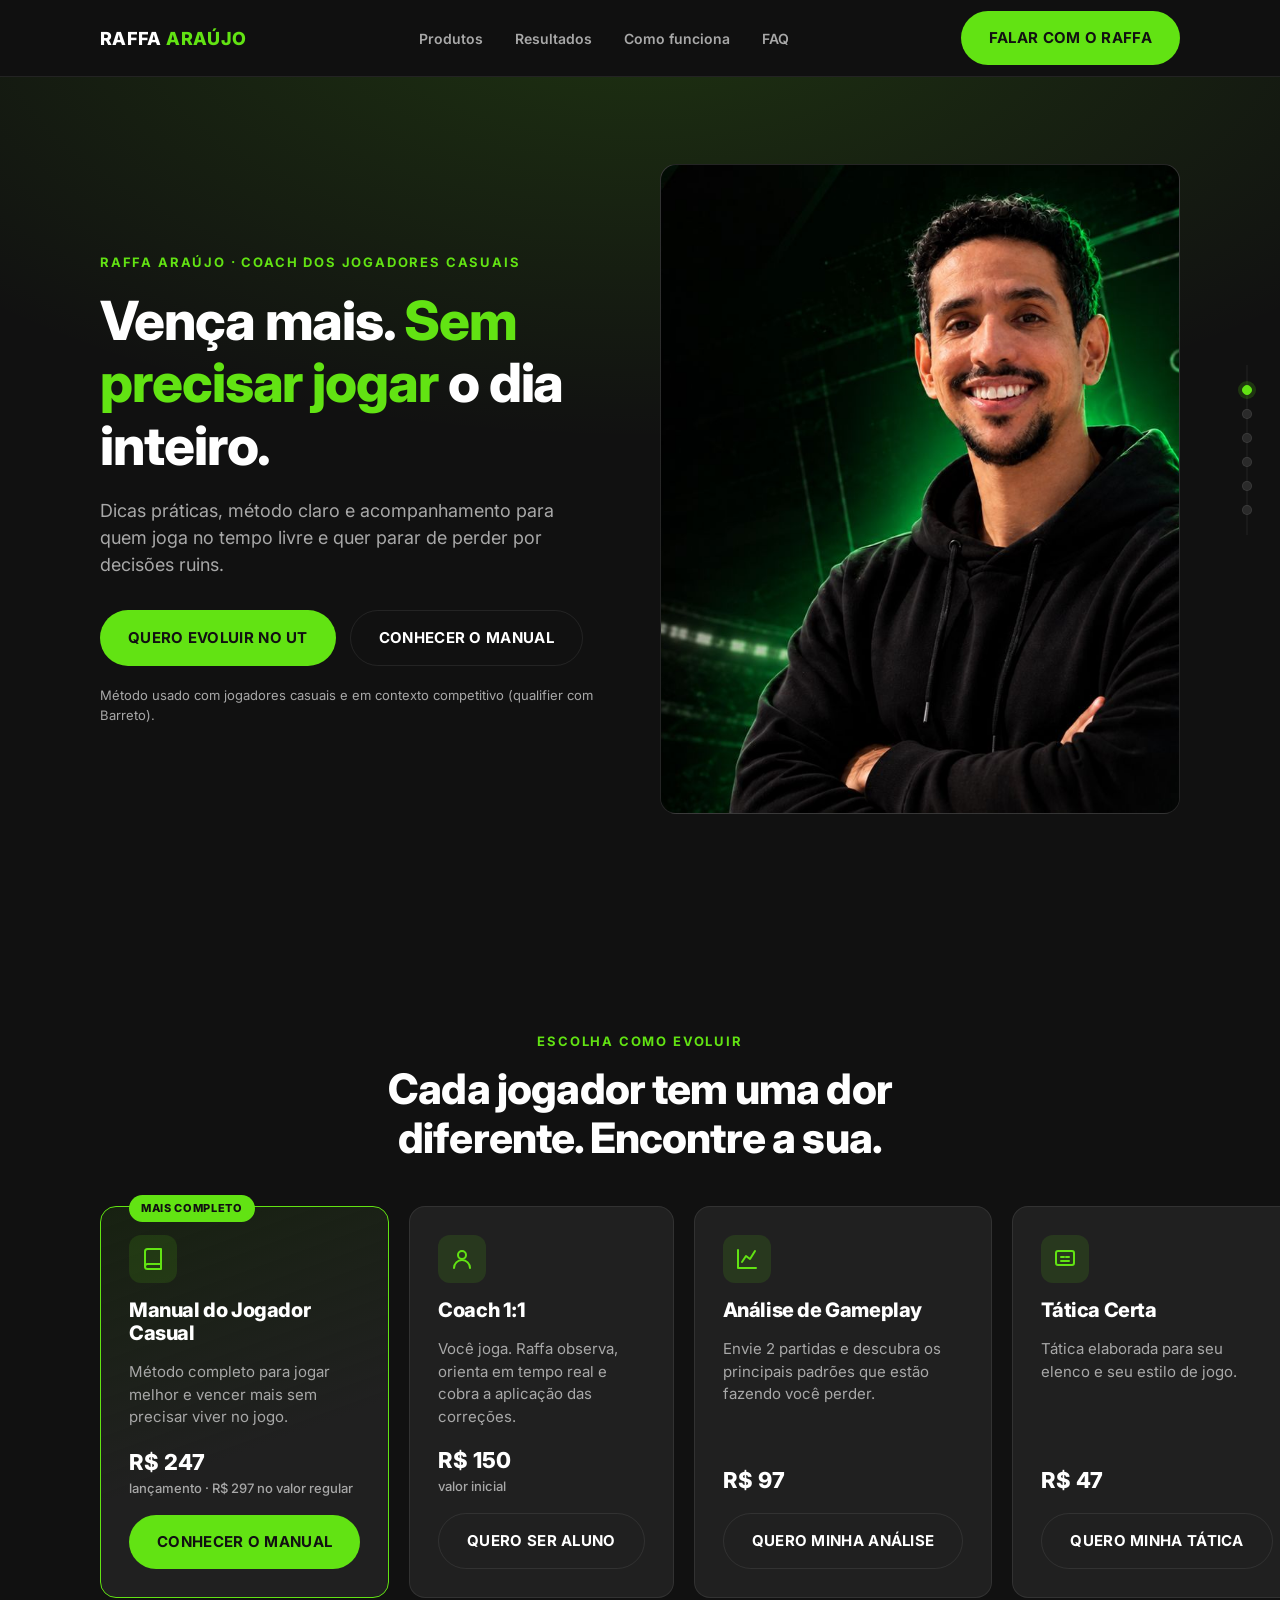
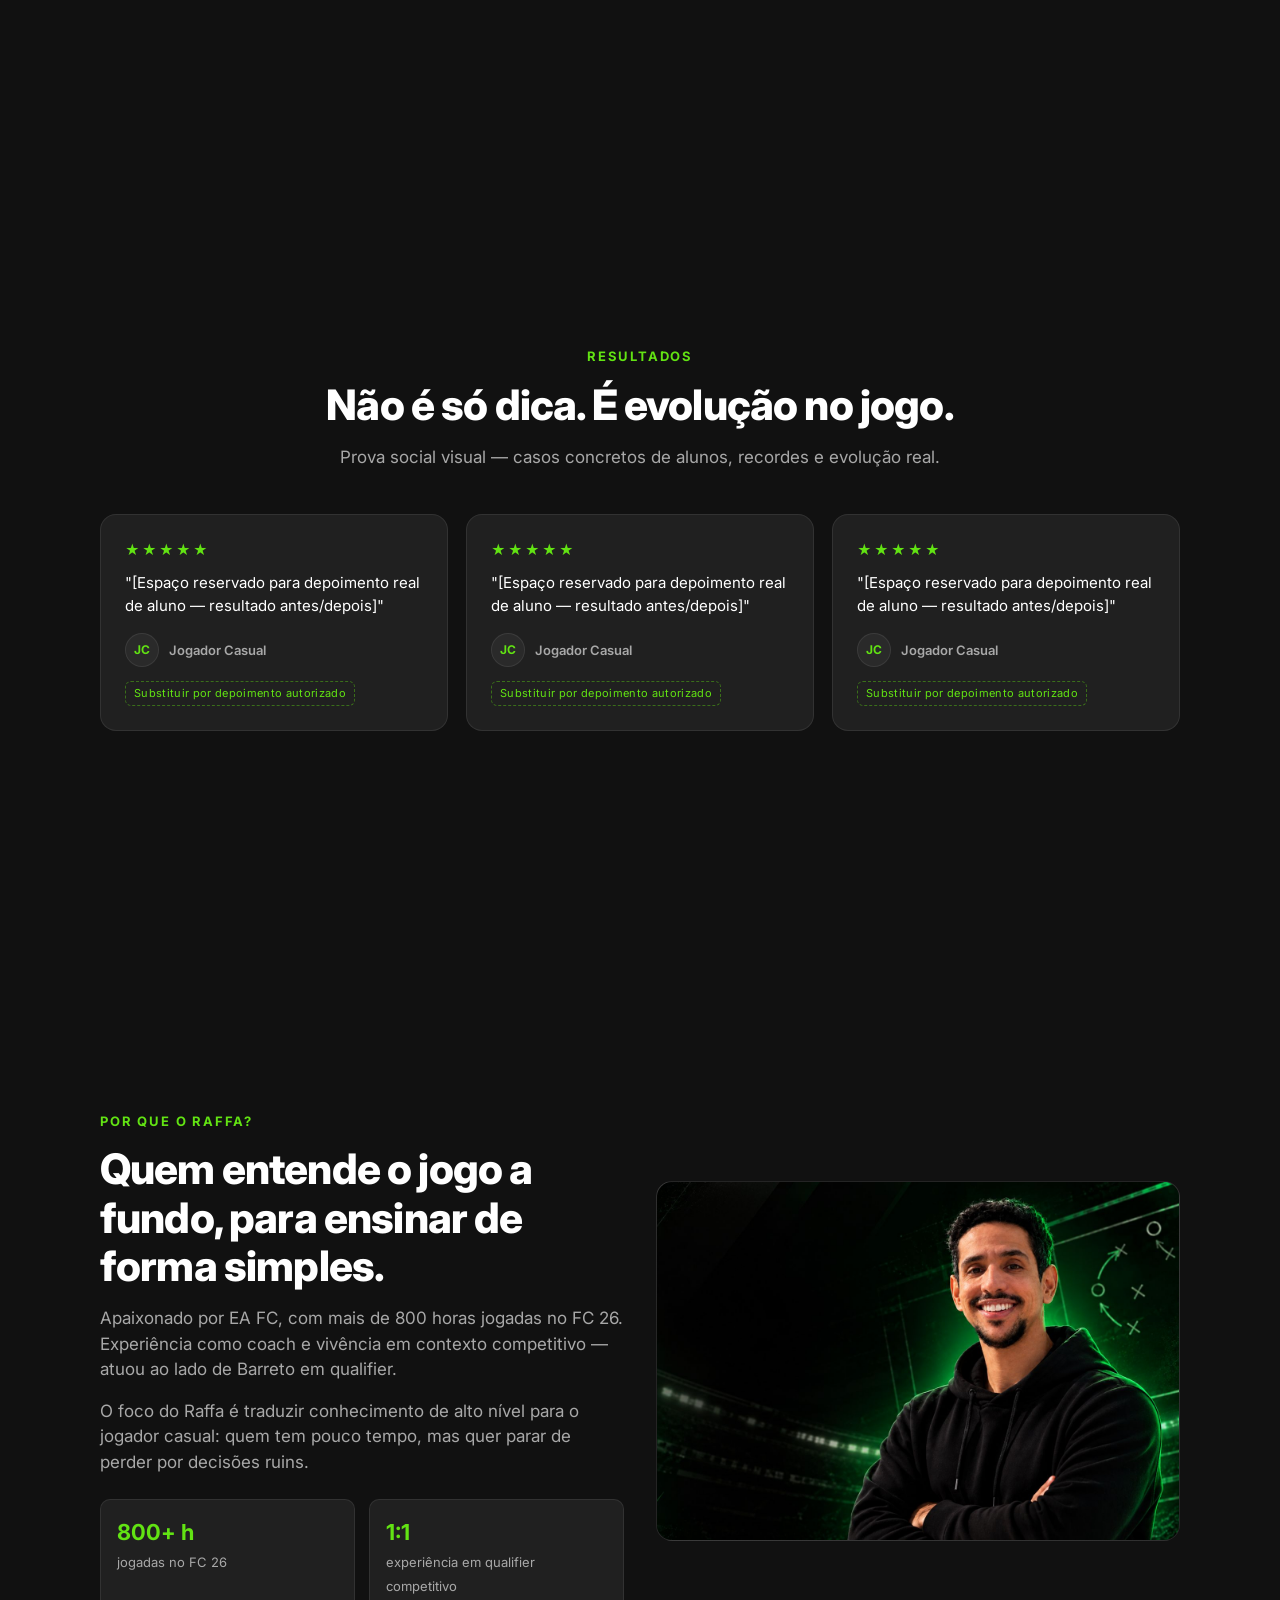
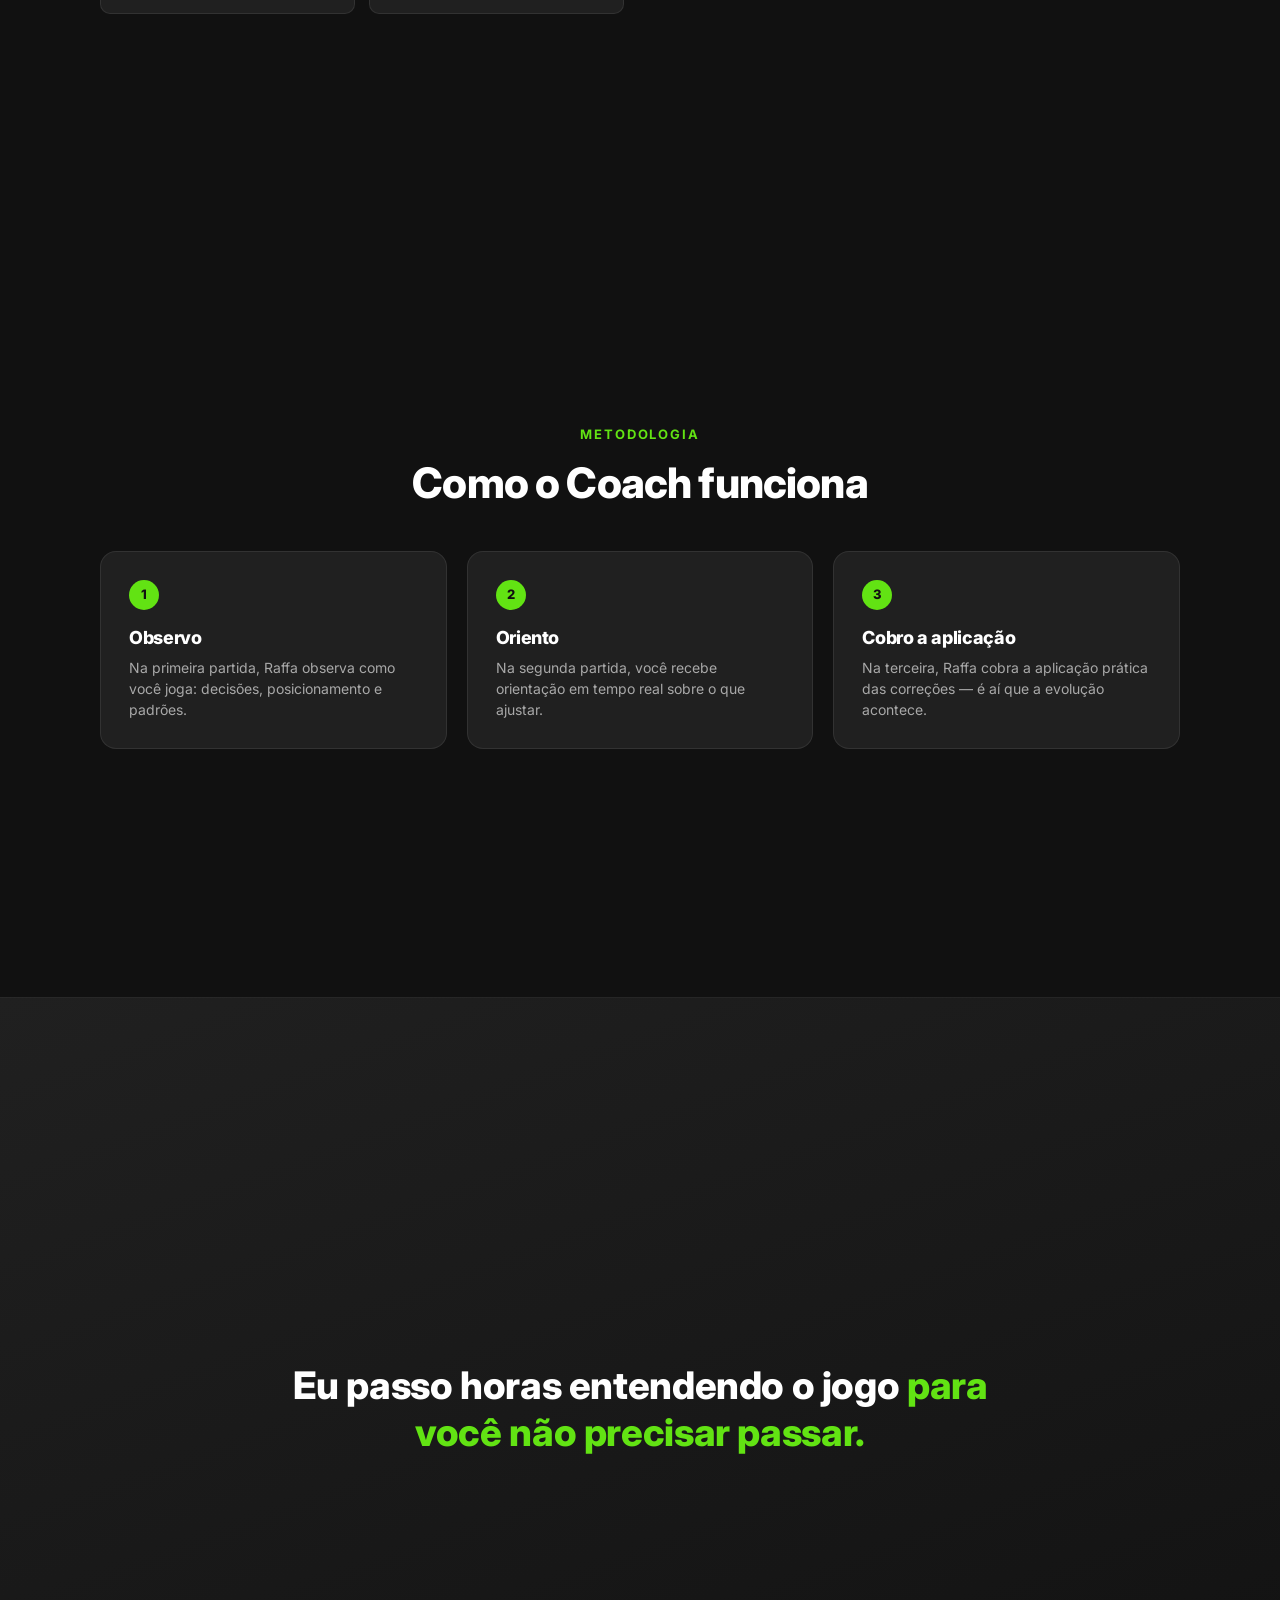
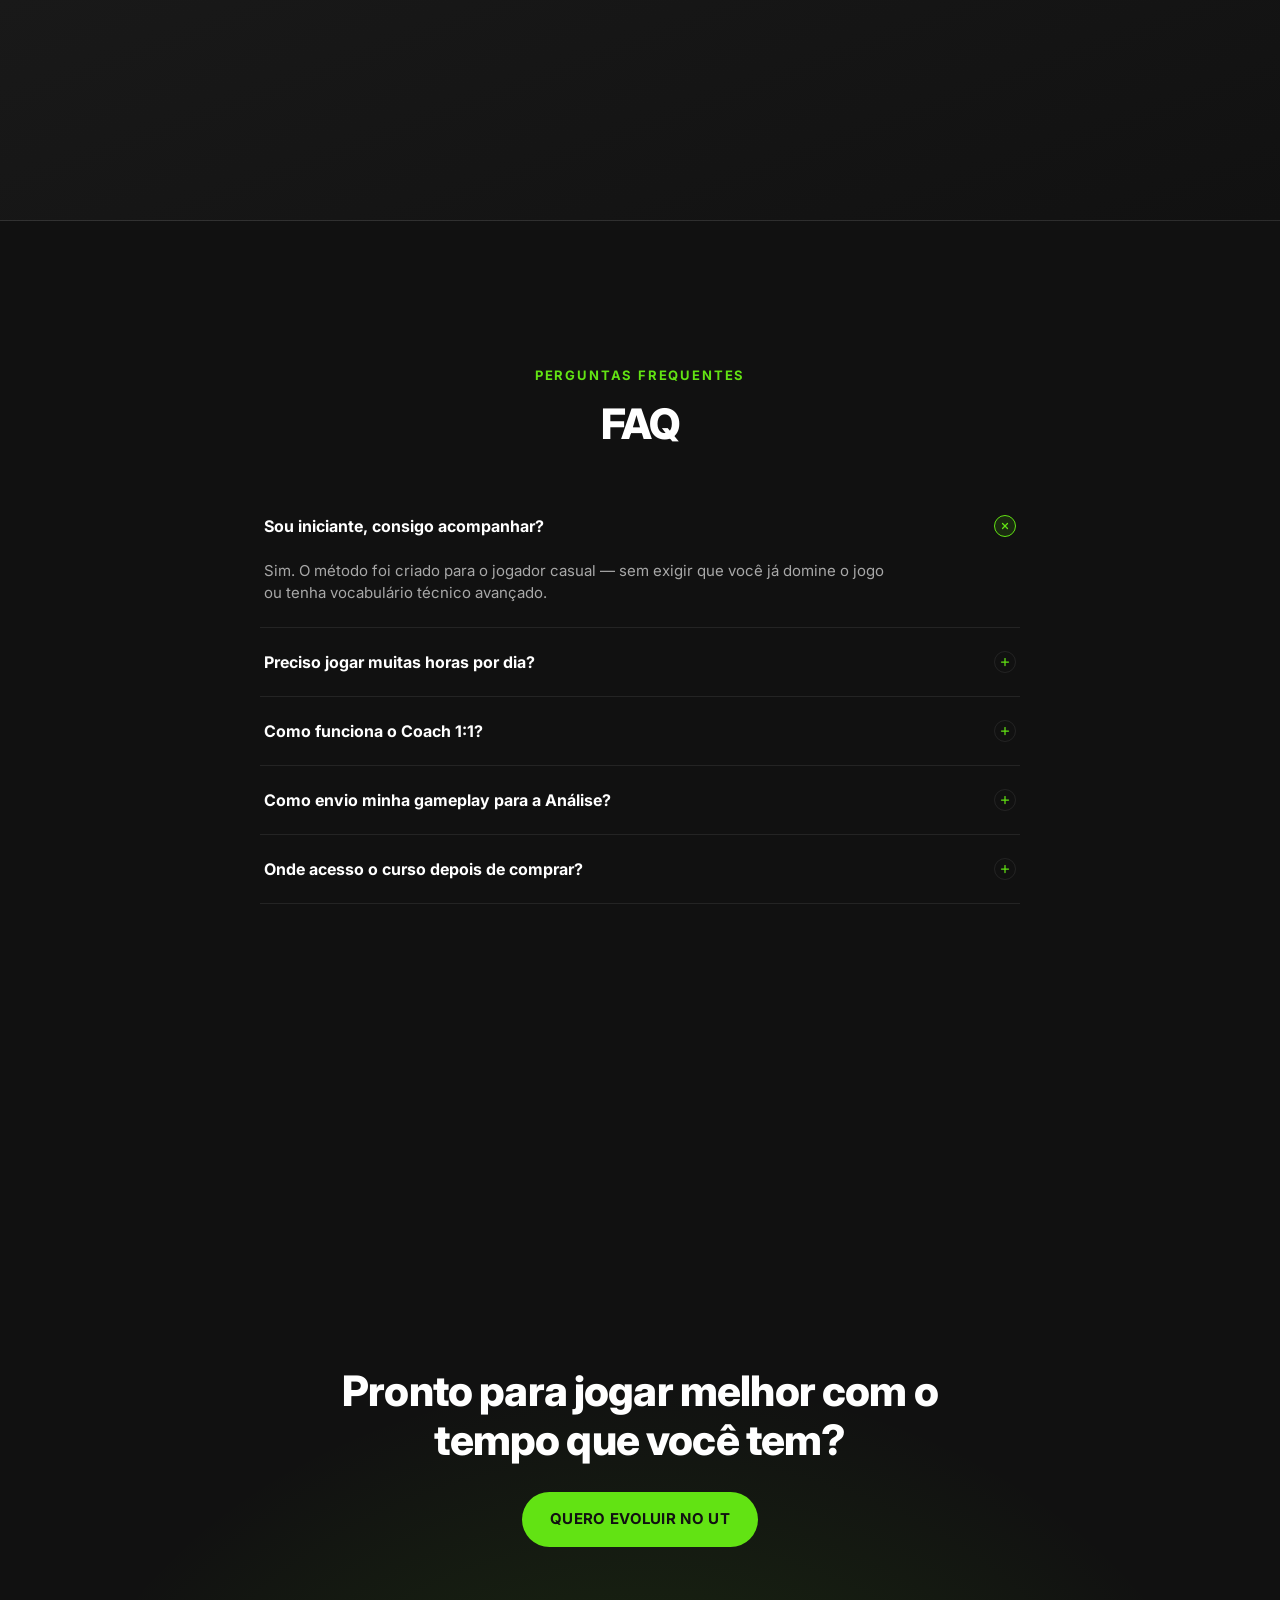
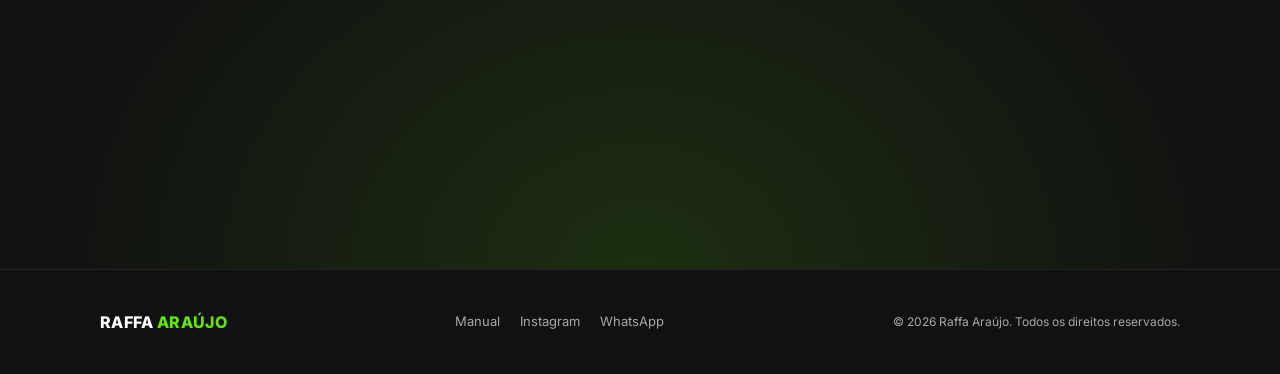
==== index.html @ 7ed1a833 "Site inicial do Raffa Araújo (Coach dos Jogadores Casuais) Home e página /manual em HTML/CSS/JS está" ====
<!doctype html>
<html lang="pt-BR">
<head>
<meta charset="UTF-8">
<meta name="viewport" content="width=device-width, initial-scale=1.0">
<title>Raffa Araújo | Coach dos Jogadores Casuais — EA FC</title>
<meta name="description" content="Vença mais no EA FC sem precisar jogar o dia inteiro. Manual do Jogador Casual, Coach 1:1, Análise de Gameplay e Tática Certa com Raffa Araújo.">

<!-- Open Graph -->
<meta property="og:type" content="website">
<meta property="og:title" content="Raffa Araújo | Coach dos Jogadores Casuais">
<meta property="og:description" content="Vença mais no EA FC sem precisar jogar o dia inteiro.">
<meta property="og:image" content="assets/og-image.jpg">
<meta property="og:url" content="https://raffaaraujo.com.br">
<meta property="og:locale" content="pt_BR">

<link rel="icon" type="image/svg+xml" href="assets/favicon.svg">
<link rel="preconnect" href="https://fonts.googleapis.com">
<link rel="preconnect" href="https://fonts.gstatic.com" crossorigin>
<link href="https://fonts.googleapis.com/css2?family=Inter:wght@400;500;600;700;800&display=swap" rel="stylesheet">
<link rel="stylesheet" href="css/variables.css">
<link rel="stylesheet" href="css/base.css">
<link rel="stylesheet" href="css/header.css">
<link rel="stylesheet" href="css/page-nav.css">
<link rel="stylesheet" href="css/components.css">
<link rel="stylesheet" href="css/home.css">
<link rel="stylesheet" href="css/responsive.css">

<!--
  TODO (Raffa/dev): Google Analytics 4
  Descomentar e inserir o Measurement ID assim que a conta estiver criada.

  <script async src="https://www.googletagmanager.com/gtag/js?id=G-XXXXXXXXXX"></script>
  <script>
    window.dataLayer = window.dataLayer || [];
    function gtag(){dataLayer.push(arguments);}
    gtag('js', new Date());
    gtag('config', 'G-XXXXXXXXXX');
  </script>
-->

<!--
  TODO (Raffa/dev): Meta Pixel
  Descomentar e inserir o Pixel ID assim que houver acesso à conta de anúncios.

  <script>
    !function(f,b,e,v,n,t,s)
    {if(f.fbq)return;n=f.fbq=function(){n.callMethod?
    n.callMethod.apply(n,arguments):n.queue.push(arguments)};
    if(!f._fbq)f._fbq=n;n.push=n;n.loaded=!0;n.version='2.0';
    n.queue=[];t=b.createElement(e);t.async=!0;
    t.src=v;s=b.getElementsByTagName(e)[0];
    s.parentNode.insertBefore(t,s)}(window, document,'script',
    'https://connect.facebook.net/en_US/fbevents.js');
    fbq('init', 'SEU_PIXEL_ID');
    fbq('track', 'PageView');
  </script>
  <noscript><img height="1" width="1" style="display:none"
    src="https://www.facebook.com/tr?id=SEU_PIXEL_ID&ev=PageView&noscript=1"
  /></noscript>
-->
</head>
<body>

<header class="site-header">
  <div class="container">
    <a href="index.html" class="logo">RAFFA <span>ARAÚJO</span></a>
    <nav class="nav-links">
      <a href="#produtos">Produtos</a>
      <a href="#resultados">Resultados</a>
      <a href="#como-funciona">Como funciona</a>
      <a href="#faq">FAQ</a>
    </nav>
    <a class="btn btn-primary header-cta" href="#" data-whatsapp="coach" data-track-link="clique_header_whatsapp">Falar com o Raffa</a>
    <button class="nav-toggle" aria-label="Abrir menu" aria-expanded="false">
      <svg viewBox="0 0 24 24" fill="none" stroke-width="2" stroke-linecap="round"><line x1="3" y1="6" x2="21" y2="6"/><line x1="3" y1="12" x2="21" y2="12"/><line x1="3" y1="18" x2="21" y2="18"/></svg>
    </button>
  </div>
  <div class="mobile-menu">
    <a href="#produtos">Produtos</a>
    <a href="#resultados">Resultados</a>
    <a href="#como-funciona">Como funciona</a>
    <a href="#faq">FAQ</a>
    <a class="btn btn-primary btn-block" href="#" data-whatsapp="coach">Falar com o Raffa</a>
  </div>
</header>

<nav class="page-navigation" aria-label="Navegação por seção">
  <a href="#hero" data-label="Início" class="active"></a>
  <a href="#produtos" data-label="Produtos"></a>
  <a href="#resultados" data-label="Resultados"></a>
  <a href="#sobre" data-label="Por que o Raffa"></a>
  <a href="#como-funciona" data-label="Como funciona"></a>
  <a href="#faq" data-label="FAQ"></a>
</nav>

<!-- 1. HERO -->
<section class="hero" id="hero">
  <div class="container hero-grid">
    <div class="hero-copy">
      <div class="hero-eyebrow">Raffa Araújo · Coach dos Jogadores Casuais</div>
      <h1>Vença mais. <span class="hl">Sem precisar jogar</span> o dia inteiro.</h1>
      <p class="hero-sub">Dicas práticas, método claro e acompanhamento para quem joga no tempo livre e quer parar de perder por decisões ruins.</p>
      <div class="hero-actions">
        <a class="btn btn-primary" href="#produtos" data-track-link="clique_hero_cta">Quero evoluir no UT</a>
        <a class="btn btn-outline" href="manual.html">Conhecer o Manual</a>
      </div>
      <p class="hero-note">Método usado com jogadores casuais e em contexto competitivo (qualifier com Barreto).</p>
    </div>
    <div class="hero-photo">
      <img src="assets/1.jpeg" alt="Raffa Araújo, coach de EA FC">
    </div>
  </div>
</section>

<!-- 2. ESCOLHA COMO EVOLUIR -->
<section id="produtos">
  <div class="container">
    <div class="section-head center">
      <div class="eyebrow">Escolha como evoluir</div>
      <h2>Cada jogador tem uma dor diferente. Encontre a sua.</h2>
    </div>
    <div class="products-grid">

      <div class="product-card featured">
        <div class="product-icon">
          <svg viewBox="0 0 24 24" fill="none" stroke-width="2" stroke-linecap="round" stroke-linejoin="round"><path d="M4 19.5A2.5 2.5 0 0 1 6.5 17H20"/><path d="M6.5 2H20v20H6.5A2.5 2.5 0 0 1 4 19.5v-15A2.5 2.5 0 0 1 6.5 2z"/></svg>
        </div>
        <h3>Manual do Jogador Casual</h3>
        <p class="desc">Método completo para jogar melhor e vencer mais sem precisar viver no jogo.</p>
        <div class="product-price">R$ 247 <small>lançamento · R$ 297 no valor regular</small></div>
        <a class="btn btn-primary btn-block" href="manual.html" data-track-link="clique_manual">Conhecer o Manual</a>
      </div>

      <div class="product-card">
        <div class="product-icon">
          <svg viewBox="0 0 24 24" fill="none" stroke-width="2" stroke-linecap="round" stroke-linejoin="round"><circle cx="12" cy="8" r="4"/><path d="M4 21c0-4.4 3.6-8 8-8s8 3.6 8 8"/></svg>
        </div>
        <h3>Coach 1:1</h3>
        <p class="desc">Você joga. Raffa observa, orienta em tempo real e cobra a aplicação das correções.</p>
        <div class="product-price">R$ 150 <small>valor inicial</small></div>
        <a class="btn btn-outline btn-block" href="#" data-whatsapp="coach">Quero ser aluno</a>
      </div>

      <div class="product-card">
        <div class="product-icon">
          <svg viewBox="0 0 24 24" fill="none" stroke-width="2" stroke-linecap="round" stroke-linejoin="round"><path d="M3 3v18h18"/><path d="M7 15l4-6 4 3 5-8"/></svg>
        </div>
        <h3>Análise de Gameplay</h3>
        <p class="desc">Envie 2 partidas e descubra os principais padrões que estão fazendo você perder.</p>
        <div class="product-price">R$ 97</div>
        <a class="btn btn-outline btn-block" href="#" data-whatsapp="analise">Quero minha análise</a>
      </div>

      <div class="product-card">
        <div class="product-icon">
          <svg viewBox="0 0 24 24" fill="none" stroke-width="2" stroke-linecap="round" stroke-linejoin="round"><rect x="3" y="4" width="18" height="14" rx="2"/><path d="M8 10h3M8 14h8M13 10h3"/></svg>
        </div>
        <h3>Tática Certa</h3>
        <p class="desc">Tática elaborada para seu elenco e seu estilo de jogo.</p>
        <div class="product-price">R$ 47</div>
        <a class="btn btn-outline btn-block" href="#" data-whatsapp="tatica">Quero minha tática</a>
      </div>

    </div>
  </div>
</section>

<!-- 3. RESULTADOS -->
<section id="resultados">
  <div class="container">
    <div class="section-head center">
      <div class="eyebrow">Resultados</div>
      <h2>Não é só dica. É evolução no jogo.</h2>
      <p>Prova social visual — casos concretos de alunos, recordes e evolução real.</p>
    </div>
    <div class="results-grid">

      <div class="result-card">
        <div class="stars">★★★★★</div>
        <p class="quote">"[Espaço reservado para depoimento real de aluno — resultado antes/depois]"</p>
        <div class="who">
          <div class="dot">JC</div>
          <span>Jogador Casual</span>
        </div>
        <span class="placeholder-flag">Substituir por depoimento autorizado</span>
      </div>

      <div class="result-card">
        <div class="stars">★★★★★</div>
        <p class="quote">"[Espaço reservado para depoimento real de aluno — resultado antes/depois]"</p>
        <div class="who">
          <div class="dot">JC</div>
          <span>Jogador Casual</span>
        </div>
        <span class="placeholder-flag">Substituir por depoimento autorizado</span>
      </div>

      <div class="result-card">
        <div class="stars">★★★★★</div>
        <p class="quote">"[Espaço reservado para depoimento real de aluno — resultado antes/depois]"</p>
        <div class="who">
          <div class="dot">JC</div>
          <span>Jogador Casual</span>
        </div>
        <span class="placeholder-flag">Substituir por depoimento autorizado</span>
      </div>

    </div>
  </div>
</section>

<!-- 4. POR QUE O RAFFA? -->
<section id="sobre">
  <div class="container about-grid">
    <div class="about-photo">
      <img src="assets/1.jpeg" alt="Raffa Araújo, coach de EA FC">
    </div>
    <div class="about-text">
      <div class="eyebrow">Por que o Raffa?</div>
      <h2>Quem entende o jogo a fundo, para ensinar de forma simples.</h2>
      <p>Apaixonado por EA FC, com mais de 800 horas jogadas no FC 26. Experiência como coach e vivência em contexto competitivo — atuou ao lado de Barreto em qualifier.</p>
      <p>O foco do Raffa é traduzir conhecimento de alto nível para o jogador casual: quem tem pouco tempo, mas quer parar de perder por decisões ruins.</p>
      <div class="about-facts">
        <div class="fact"><strong>800+ h</strong><span>jogadas no FC 26</span></div>
        <div class="fact"><strong>1:1</strong><span>experiência em qualifier competitivo</span></div>
      </div>
    </div>
  </div>
</section>

<!-- 5. COMO O COACH FUNCIONA -->
<section id="como-funciona">
  <div class="container">
    <div class="section-head center">
      <div class="eyebrow">Metodologia</div>
      <h2>Como o Coach funciona</h2>
    </div>
    <div class="method-grid">
      <div class="method-step">
        <div class="num">1</div>
        <h3>Observo</h3>
        <p>Na primeira partida, Raffa observa como você joga: decisões, posicionamento e padrões.</p>
      </div>
      <div class="method-step">
        <div class="num">2</div>
        <h3>Oriento</h3>
        <p>Na segunda partida, você recebe orientação em tempo real sobre o que ajustar.</p>
      </div>
      <div class="method-step">
        <div class="num">3</div>
        <h3>Cobro a aplicação</h3>
        <p>Na terceira, Raffa cobra a aplicação prática das correções — é aí que a evolução acontece.</p>
      </div>
    </div>
  </div>
</section>

<!-- 6. FRASE DE POSICIONAMENTO -->
<section class="quote-block">
  <div class="container">
    <blockquote>Eu passo horas entendendo o jogo <span class="hl">para você não precisar passar.</span></blockquote>
  </div>
</section>

<!-- 7. FAQ -->
<section id="faq">
  <div class="container">
    <div class="section-head center">
      <div class="eyebrow">Perguntas frequentes</div>
      <h2>FAQ</h2>
    </div>
    <div class="faq-list">
      <details class="faq-item" open>
        <summary>Sou iniciante, consigo acompanhar?<span class="plus"><svg viewBox="0 0 24 24" fill="none" stroke="currentColor" stroke-width="2.5" stroke-linecap="round"><line x1="12" y1="5" x2="12" y2="19"/><line x1="5" y1="12" x2="19" y2="12"/></svg></span></summary>
        <div class="faq-answer">Sim. O método foi criado para o jogador casual — sem exigir que você já domine o jogo ou tenha vocabulário técnico avançado.</div>
      </details>
      <details class="faq-item">
        <summary>Preciso jogar muitas horas por dia?<span class="plus"><svg viewBox="0 0 24 24" fill="none" stroke="currentColor" stroke-width="2.5" stroke-linecap="round"><line x1="12" y1="5" x2="12" y2="19"/><line x1="5" y1="12" x2="19" y2="12"/></svg></span></summary>
        <div class="faq-answer">Não. A proposta é justamente o oposto: vencer mais com o tempo que você já tem disponível, sem precisar viver no jogo.</div>
      </details>
      <details class="faq-item">
        <summary>Como funciona o Coach 1:1?<span class="plus"><svg viewBox="0 0 24 24" fill="none" stroke="currentColor" stroke-width="2.5" stroke-linecap="round"><line x1="12" y1="5" x2="12" y2="19"/><line x1="5" y1="12" x2="19" y2="12"/></svg></span></summary>
        <div class="faq-answer">Você joga enquanto o Raffa observa, orienta em tempo real e cobra a aplicação das correções nas partidas seguintes.</div>
      </details>
      <details class="faq-item">
        <summary>Como envio minha gameplay para a Análise?<span class="plus"><svg viewBox="0 0 24 24" fill="none" stroke="currentColor" stroke-width="2.5" stroke-linecap="round"><line x1="12" y1="5" x2="12" y2="19"/><line x1="5" y1="12" x2="19" y2="12"/></svg></span></summary>
        <div class="faq-answer">Após confirmar o serviço pelo WhatsApp, o Raffa te explica exatamente como enviar as 2 partidas para análise.</div>
      </details>
      <details class="faq-item">
        <summary>Onde acesso o curso depois de comprar?<span class="plus"><svg viewBox="0 0 24 24" fill="none" stroke="currentColor" stroke-width="2.5" stroke-linecap="round"><line x1="12" y1="5" x2="12" y2="19"/><line x1="5" y1="12" x2="19" y2="12"/></svg></span></summary>
        <div class="faq-answer">O Manual do Jogador Casual é entregue e hospedado na plataforma Kiwify — você recebe o acesso por e-mail logo após a compra.</div>
      </details>
    </div>
  </div>
</section>

<!-- 8. CTA FINAL -->
<section class="final-cta">
  <div class="container">
    <h2>Pronto para jogar melhor com o tempo que você tem?</h2>
    <a class="btn btn-primary" href="manual.html" data-track-link="clique_cta_final">Quero evoluir no UT</a>
  </div>
</section>

<footer class="site-footer">
  <div class="container footer-grid">
    <a href="index.html" class="logo">RAFFA <span>ARAÚJO</span></a>
    <div class="footer-links">
      <a href="manual.html">Manual</a>
      <a href="https://instagram.com/raffaaraujo_fut" target="_blank" rel="noopener">Instagram</a>
      <a href="#" data-whatsapp="coach">WhatsApp</a>
    </div>
    <div class="footer-copy">&copy; <span data-year></span> Raffa Araújo. Todos os direitos reservados.</div>
  </div>
</footer>

<div class="sticky-cta">
  <a class="btn btn-outline" href="manual.html">Ver Manual</a>
  <a class="btn btn-primary" href="#" data-whatsapp="coach">Falar no WhatsApp</a>
</div>

<script src="js/whatsapp.js"></script>
<script src="js/utm.js"></script>
<script src="js/tracking.js"></script>
<script src="js/cta.js"></script>
<script src="js/mobile-menu.js"></script>
<script src="js/page-nav.js"></script>
<script src="js/main.js"></script>
</body>
</html>
---- css/variables.css ----
/* ============================================
   RAFFA ARAÚJO — Design tokens
   ============================================ */

:root {
  --green: #62E313;
  --green-dark: #4FBE0E;
  --black: #111111;
  --graphite: #202020;
  --graphite-2: #2A2A2A;
  --white: #FFFFFF;
  --muted: #A8A8A8;
  --border: rgba(255, 255, 255, 0.08);

  --font: 'Inter', -apple-system, BlinkMacSystemFont, 'Segoe UI', sans-serif;

  --radius: 16px;
  --radius-sm: 10px;
  --container: 1120px;
  --header-h: 76px;
}
---- css/base.css ----
/* ============================================
   RAFFA ARAÚJO — Base: reset, layout, tipografia, botões
   ============================================ */

* { box-sizing: border-box; margin: 0; padding: 0; }

html { scroll-behavior: smooth; }

body {
  background: var(--black);
  color: var(--white);
  font-family: var(--font);
  line-height: 1.5;
  -webkit-font-smoothing: antialiased;
  overflow-x: hidden;
}

img { max-width: 100%; display: block; }

a { color: inherit; text-decoration: none; }

ul { list-style: none; }

.container {
  width: 100%;
  max-width: var(--container);
  margin: 0 auto;
  padding: 0 20px;
}

section {
  padding: 72px 0;
  position: relative;
  min-height: calc(100vh - var(--header-h));
  display: flex;
  align-items: center;
}
section > .container { width: 100%; }
section[id] { scroll-margin-top: var(--header-h); }

.eyebrow {
  display: inline-block;
  color: var(--green);
  font-weight: 700;
  font-size: 13px;
  letter-spacing: 0.14em;
  text-transform: uppercase;
  margin-bottom: 14px;
}

h1, h2, h3 { font-weight: 800; line-height: 1.15; letter-spacing: -0.02em; }

h2 {
  font-size: clamp(28px, 5vw, 42px);
  margin-bottom: 16px;
}

.section-head { max-width: 640px; margin-bottom: 44px; }
.section-head p { color: var(--muted); font-size: 17px; }
.section-head.center { margin-left: auto; margin-right: auto; text-align: center; }

/* ---------- Buttons ---------- */
.btn {
  display: inline-flex;
  align-items: center;
  justify-content: center;
  gap: 8px;
  padding: 16px 28px;
  border-radius: 999px;
  font-weight: 700;
  font-size: 15px;
  letter-spacing: 0.02em;
  text-transform: uppercase;
  border: none;
  cursor: pointer;
  transition: transform 0.15s ease, box-shadow 0.15s ease, background 0.15s ease;
  white-space: nowrap;
}
.btn-primary {
  background: var(--green);
  color: var(--black);
  box-shadow: 0 0 0 0 rgba(98, 227, 19, 0.4);
}
.btn-primary:hover { background: var(--green-dark); transform: translateY(-2px); }
.btn-outline {
  background: transparent;
  color: var(--white);
  border: 1px solid var(--border);
}
.btn-outline:hover { border-color: var(--green); color: var(--green); }
.btn-block { width: 100%; }

/* ---------- Utility ---------- */
.text-center { text-align: center; }
.mt-32 { margin-top: 32px; }
.hidden { display: none !important; }
---- css/header.css ----
/* ============================================
   RAFFA ARAÚJO — Header, navegação e menu mobile
   ============================================ */

.site-header {
  position: sticky;
  top: 0;
  z-index: 100;
  background: rgba(17, 17, 17, 0.85);
  backdrop-filter: blur(10px);
  border-bottom: 1px solid var(--border);
}
.site-header .container {
  display: flex;
  align-items: center;
  justify-content: space-between;
  height: var(--header-h);
}
.logo {
  font-weight: 800;
  font-size: 18px;
  letter-spacing: 0.02em;
}
.logo span { color: var(--green); }

.nav-links {
  display: none;
  align-items: center;
  gap: 32px;
  font-size: 14px;
  font-weight: 600;
}
.nav-links a { color: var(--muted); transition: color 0.15s ease; }
.nav-links a:hover { color: var(--white); }

.header-cta { display: none; }

.nav-toggle {
  background: none;
  border: 1px solid var(--border);
  border-radius: 8px;
  width: 42px;
  height: 42px;
  display: flex;
  align-items: center;
  justify-content: center;
  cursor: pointer;
}
.nav-toggle span,
.nav-toggle::before,
.nav-toggle::after { display: none; }
.nav-toggle svg { width: 20px; height: 20px; stroke: var(--white); }

.mobile-menu {
  display: none;
  flex-direction: column;
  gap: 4px;
  background: var(--graphite);
  border-bottom: 1px solid var(--border);
  padding: 12px 20px 20px;
}
.mobile-menu.open { display: flex; }
.mobile-menu a {
  padding: 14px 4px;
  border-bottom: 1px solid var(--border);
  font-weight: 600;
  color: var(--white);
}
.mobile-menu a:last-child { border-bottom: none; }
.mobile-menu .btn { margin-top: 12px; }
---- css/page-nav.css ----
/* ============================================
   RAFFA ARAÚJO — Indicador de scroll (pontos fixos, desktop)
   ============================================ */

.page-navigation {
  position: fixed;
  right: 28px;
  top: 50%;
  transform: translateY(-50%);
  z-index: 90;
  display: none;
  flex-direction: column;
  align-items: center;
  gap: 14px;
}
.page-navigation::before {
  content: "";
  position: absolute;
  left: 50%;
  top: -20px;
  bottom: -20px;
  width: 1px;
  background: var(--border);
  transform: translateX(-50%);
  z-index: -1;
}
.page-navigation a {
  position: relative;
  width: 10px;
  height: 10px;
  border-radius: 50%;
  background: var(--graphite-2);
  border: 1px solid var(--border);
  transition: background 0.2s ease, border-color 0.2s ease, transform 0.2s ease;
}
.page-navigation a:hover { border-color: var(--green); transform: scale(1.2); }
.page-navigation a.active {
  background: var(--green);
  border-color: var(--green);
  box-shadow: 0 0 0 4px rgba(98, 227, 19, 0.18);
}
.page-navigation a::after {
  content: attr(data-label);
  position: absolute;
  right: 22px;
  top: 50%;
  transform: translateY(-50%);
  background: var(--graphite);
  border: 1px solid var(--border);
  color: var(--white);
  font-size: 12px;
  font-weight: 600;
  white-space: nowrap;
  padding: 6px 12px;
  border-radius: 999px;
  opacity: 0;
  pointer-events: none;
  transition: opacity 0.15s ease;
}
.page-navigation a:hover::after { opacity: 1; }
---- css/components.css ----
/* ============================================
   RAFFA ARAÚJO — Componentes compartilhados
   (usados na Home e em /manual)
   ============================================ */

/* ---------- Resultados / depoimentos ---------- */
.results-grid {
  display: grid;
  grid-template-columns: 1fr;
  gap: 18px;
}
.result-card {
  background: var(--graphite);
  border: 1px solid var(--border);
  border-radius: var(--radius);
  padding: 24px;
}
.result-card .stars { color: var(--green); font-size: 14px; margin-bottom: 12px; letter-spacing: 2px; }
.result-card p.quote { font-size: 15px; color: var(--white); margin-bottom: 16px; }
.result-card .who { display: flex; align-items: center; gap: 10px; }
.result-card .who .dot {
  width: 34px; height: 34px; border-radius: 50%;
  background: var(--graphite-2); border: 1px solid var(--border);
  display: flex; align-items: center; justify-content: center;
  font-size: 12px; font-weight: 700; color: var(--green);
}
.result-card .who span { font-size: 13px; color: var(--muted); font-weight: 600; }
.placeholder-flag {
  display: inline-block;
  margin-top: 14px;
  font-size: 11px;
  color: var(--green);
  border: 1px dashed rgba(98,227,19,0.4);
  border-radius: 6px;
  padding: 3px 8px;
  letter-spacing: 0.03em;
}

/* ---------- Bio com foto (Home #sobre e /manual #quem-e) ---------- */
.about-grid {
  display: grid;
  gap: 32px;
  align-items: center;
}
.about-photo {
  order: -1;
  aspect-ratio: 16/11;
  border-radius: var(--radius);
  background: linear-gradient(160deg, var(--graphite-2), var(--black) 70%);
  border: 1px solid var(--border);
  position: relative;
  overflow: hidden;
  display: flex;
  align-items: center;
  justify-content: center;
}
.about-photo img {
  width: 100%;
  height: 100%;
  object-fit: cover;
  object-position: 65% 20%;
}
.about-text p { color: var(--muted); font-size: 17px; margin-bottom: 16px; }
.about-facts {
  display: grid;
  grid-template-columns: repeat(2, 1fr);
  gap: 14px;
  margin-top: 24px;
}
.about-facts .fact {
  background: var(--graphite);
  border: 1px solid var(--border);
  border-radius: var(--radius-sm);
  padding: 16px;
}
.about-facts .fact strong { display: block; color: var(--green); font-size: 22px; }
.about-facts .fact span { font-size: 13px; color: var(--muted); }

/* ---------- FAQ ---------- */
.faq-list { max-width: 760px; margin: 0 auto; }
.faq-item {
  border-bottom: 1px solid var(--border);
}
.faq-item summary {
  cursor: pointer;
  list-style: none;
  padding: 22px 4px;
  display: flex;
  align-items: flex-start;
  justify-content: space-between;
  gap: 16px;
  font-weight: 700;
  font-size: 16px;
  line-height: 1.5;
}
.faq-item summary::-webkit-details-marker { display: none; }
.faq-item summary .plus {
  flex-shrink: 0;
  margin-top: 1px;
  width: 22px;
  height: 22px;
  border-radius: 50%;
  border: 1px solid var(--border);
  display: flex;
  align-items: center;
  justify-content: center;
  color: var(--green);
  transition: transform 0.25s ease, border-color 0.25s ease, background-color 0.25s ease;
}
.faq-item summary .plus svg {
  width: 12px;
  height: 12px;
  display: block;
  transition: transform 0.25s ease;
}
.faq-item[open] summary .plus {
  border-color: var(--green);
  background: rgba(98, 227, 19, 0.12);
}
.faq-item[open] summary .plus svg { transform: rotate(45deg); }
.faq-item .faq-answer {
  padding: 0 4px 22px;
  color: var(--muted);
  font-size: 15px;
  max-width: 640px;
}

/* ---------- Footer ---------- */
.site-footer {
  border-top: 1px solid var(--border);
  padding: 40px 0;
}
.footer-grid {
  display: flex;
  flex-direction: column;
  gap: 20px;
  align-items: center;
  text-align: center;
}
.footer-grid .logo { font-size: 16px; }
.footer-links { display: flex; gap: 20px; flex-wrap: wrap; justify-content: center; font-size: 13px; color: var(--muted); }
.footer-links a:hover { color: var(--green); }
.footer-copy { font-size: 12px; color: var(--muted); }

/* ---------- Barra fixa de WhatsApp (mobile) ---------- */
.sticky-cta {
  position: fixed;
  left: 0; right: 0; bottom: 0;
  z-index: 90;
  background: rgba(17,17,17,0.92);
  backdrop-filter: blur(10px);
  border-top: 1px solid var(--border);
  padding: 12px 16px;
  display: flex;
  gap: 10px;
}
.sticky-cta .btn { flex: 1; padding: 14px 16px; font-size: 13px; }
---- css/home.css ----
/* ============================================
   RAFFA ARAÚJO — Home (index.html)
   ============================================ */

/* ---------- Hero ---------- */
.hero {
  padding-top: 56px;
  padding-bottom: 56px;
  background:
    radial-gradient(120% 90% at 50% -10%, rgba(98, 227, 19, 0.16), transparent 60%),
    var(--black);
  overflow: hidden;
}
.hero-grid {
  display: grid;
  gap: 40px;
  align-items: center;
}
.hero-photo {
  order: -1;
  position: relative;
  aspect-ratio: 4 / 5;
  border-radius: var(--radius);
  background: linear-gradient(160deg, var(--graphite-2), var(--black) 70%);
  border: 1px solid var(--border);
  display: flex;
  align-items: center;
  justify-content: center;
  overflow: hidden;
}
.hero-photo img {
  width: 100%;
  height: 100%;
  object-fit: cover;
  object-position: 65% 20%;
}
.hero-eyebrow {
  color: var(--green);
  font-weight: 700;
  letter-spacing: 0.14em;
  text-transform: uppercase;
  font-size: 13px;
  margin-bottom: 18px;
}
.hero h1 {
  font-size: clamp(32px, 7vw, 54px);
  margin-bottom: 20px;
}
.hero h1 .hl { color: var(--green); }
.hero-sub {
  color: var(--muted);
  font-size: 18px;
  max-width: 480px;
  margin-bottom: 32px;
}
.hero-actions { display: flex; flex-wrap: wrap; gap: 14px; }
.hero-note { margin-top: 20px; font-size: 13px; color: var(--muted); }

/* ---------- Cards de produto ---------- */
.products-grid {
  display: grid;
  grid-template-columns: 1fr;
  gap: 20px;
}
.product-card {
  background: var(--graphite);
  border: 1px solid var(--border);
  border-radius: var(--radius);
  padding: 28px;
  display: flex;
  flex-direction: column;
  gap: 16px;
  transition: transform 0.15s ease, border-color 0.15s ease;
}
.product-card:hover { transform: translateY(-4px); border-color: rgba(98,227,19,0.35); }
.product-card.featured {
  border-color: var(--green);
  background: linear-gradient(160deg, rgba(98,227,19,0.08), var(--graphite) 60%);
  position: relative;
}
.product-card.featured::before {
  content: "MAIS COMPLETO";
  position: absolute;
  top: -12px;
  left: 28px;
  background: var(--green);
  color: var(--black);
  font-size: 11px;
  font-weight: 800;
  letter-spacing: 0.06em;
  padding: 5px 12px;
  border-radius: 999px;
}
.product-icon {
  width: 48px;
  height: 48px;
  border-radius: 12px;
  background: rgba(98, 227, 19, 0.12);
  display: flex;
  align-items: center;
  justify-content: center;
}
.product-icon svg { width: 24px; height: 24px; stroke: var(--green); }
.product-card h3 { font-size: 20px; }
.product-card p.desc { color: var(--muted); font-size: 15px; flex-grow: 1; }
.product-price {
  font-size: 22px;
  font-weight: 800;
  color: var(--white);
}
.product-price small { font-size: 13px; color: var(--muted); font-weight: 500; display: block; }

/* ---------- Metodologia (Observo/Oriento/Cobro) ---------- */
.method-grid {
  display: grid;
  grid-template-columns: 1fr;
  gap: 20px;
  counter-reset: step;
}
.method-step {
  background: var(--graphite);
  border: 1px solid var(--border);
  border-radius: var(--radius);
  padding: 28px;
  position: relative;
}
.method-step .num {
  font-size: 13px;
  font-weight: 800;
  color: var(--black);
  background: var(--green);
  width: 30px;
  height: 30px;
  border-radius: 50%;
  display: flex;
  align-items: center;
  justify-content: center;
  margin-bottom: 18px;
}
.method-step h3 { font-size: 18px; margin-bottom: 8px; }
.method-step p { color: var(--muted); font-size: 14px; }

/* ---------- Frase de posicionamento ---------- */
.quote-block {
  background: linear-gradient(160deg, var(--graphite), var(--black));
  border-top: 1px solid var(--border);
  border-bottom: 1px solid var(--border);
  text-align: center;
}
.quote-block blockquote {
  max-width: 780px;
  margin: 0 auto;
  font-size: clamp(24px, 5vw, 38px);
  font-weight: 800;
  line-height: 1.25;
  letter-spacing: -0.01em;
}
.quote-block blockquote .hl { color: var(--green); }

/* ---------- CTA final ---------- */
.final-cta {
  text-align: center;
  background:
    radial-gradient(80% 100% at 50% 100%, rgba(98, 227, 19, 0.14), transparent 60%),
    var(--black);
}
.final-cta h2 { max-width: 640px; margin: 0 auto 28px; }
---- css/responsive.css ----
/* ============================================
   RAFFA ARAÚJO — Responsivo (mobile-first)
   Carregar por último, depois de todos os componentes.
   ============================================ */

@media (min-width: 768px) {
  section { padding: 96px 0; }
  .nav-links { display: flex; }
  .header-cta { display: inline-flex; }
  .nav-toggle { display: none; }
  .mobile-menu { display: none !important; }
  .page-navigation { display: flex; }

  .hero-grid { grid-template-columns: 1fr 1fr; }
  .hero-photo { order: 1; }

  .products-grid { grid-template-columns: repeat(2, 1fr); }
  .results-grid { grid-template-columns: repeat(3, 1fr); }
  .about-grid { grid-template-columns: 1fr 1fr; }
  .about-photo { order: 1; }
  .method-grid { grid-template-columns: repeat(3, 1fr); }

  .pain-grid, .learn-grid { grid-template-columns: repeat(2, 1fr); }
  .forwho-grid { grid-template-columns: 1fr 1fr; }

  .method-flow { flex-direction: row; align-items: stretch; }
  .method-flow-item { width: auto; flex: 1; }
  .method-flow-arrow { padding: 0 18px; display: flex; align-items: center; }

  .footer-grid { flex-direction: row; justify-content: space-between; text-align: left; }

  .sticky-cta { display: none; }
}

/* ============================================
   Responsive — Desktop 1100px+
   ============================================ */
@media (min-width: 1100px) {
  .products-grid { grid-template-columns: repeat(4, 1fr); }
}
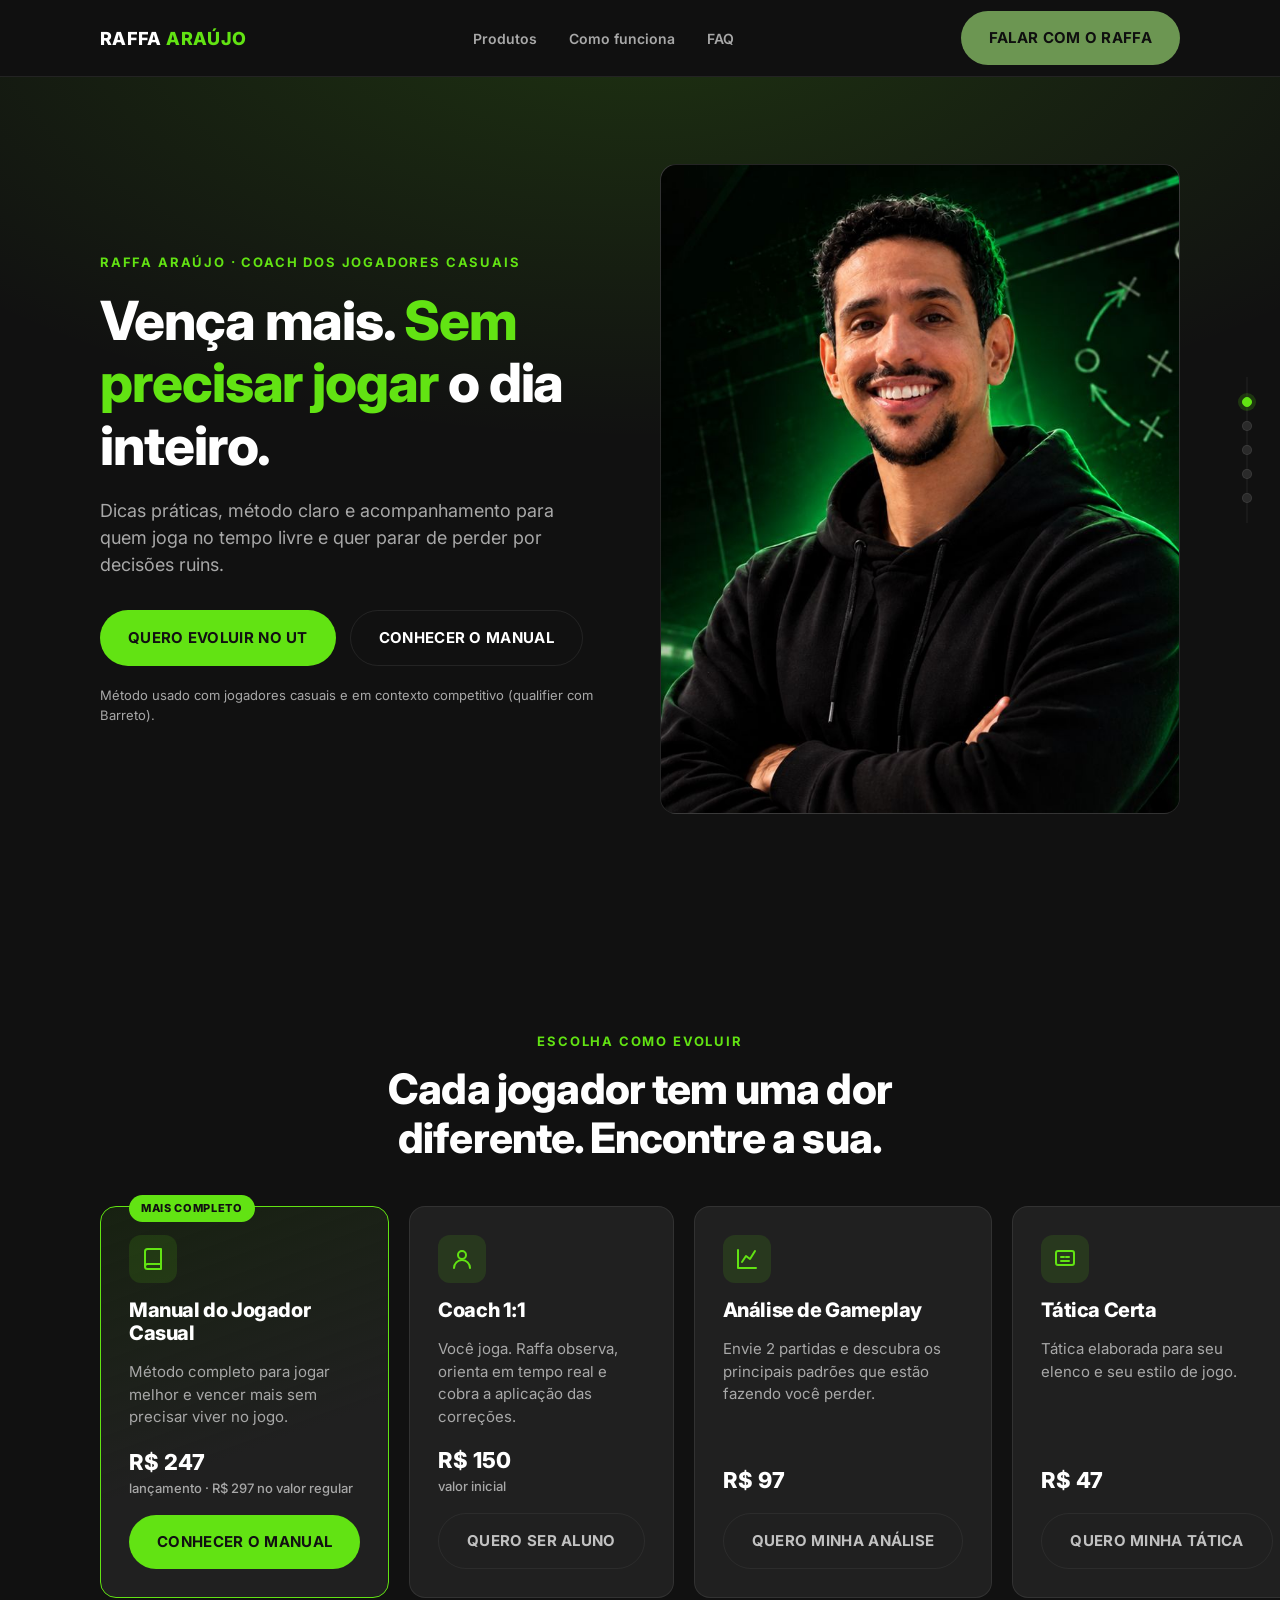
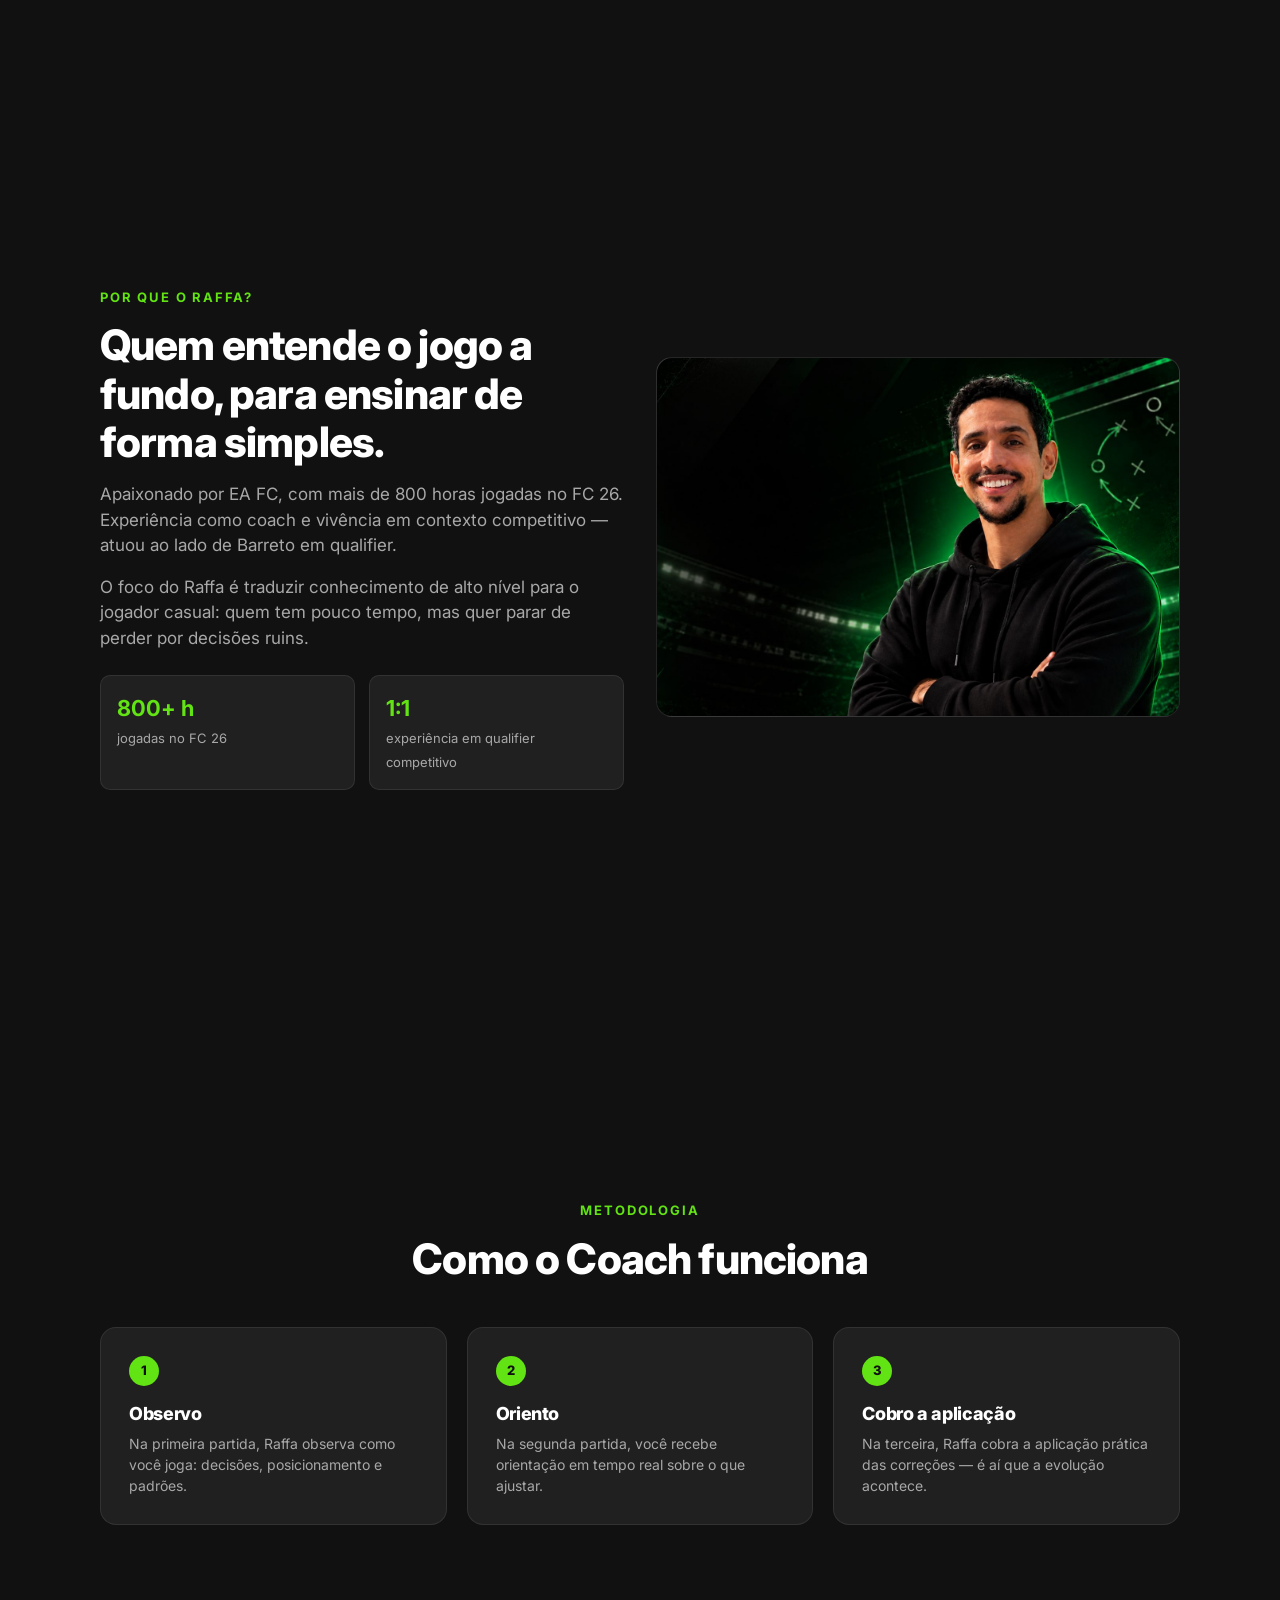
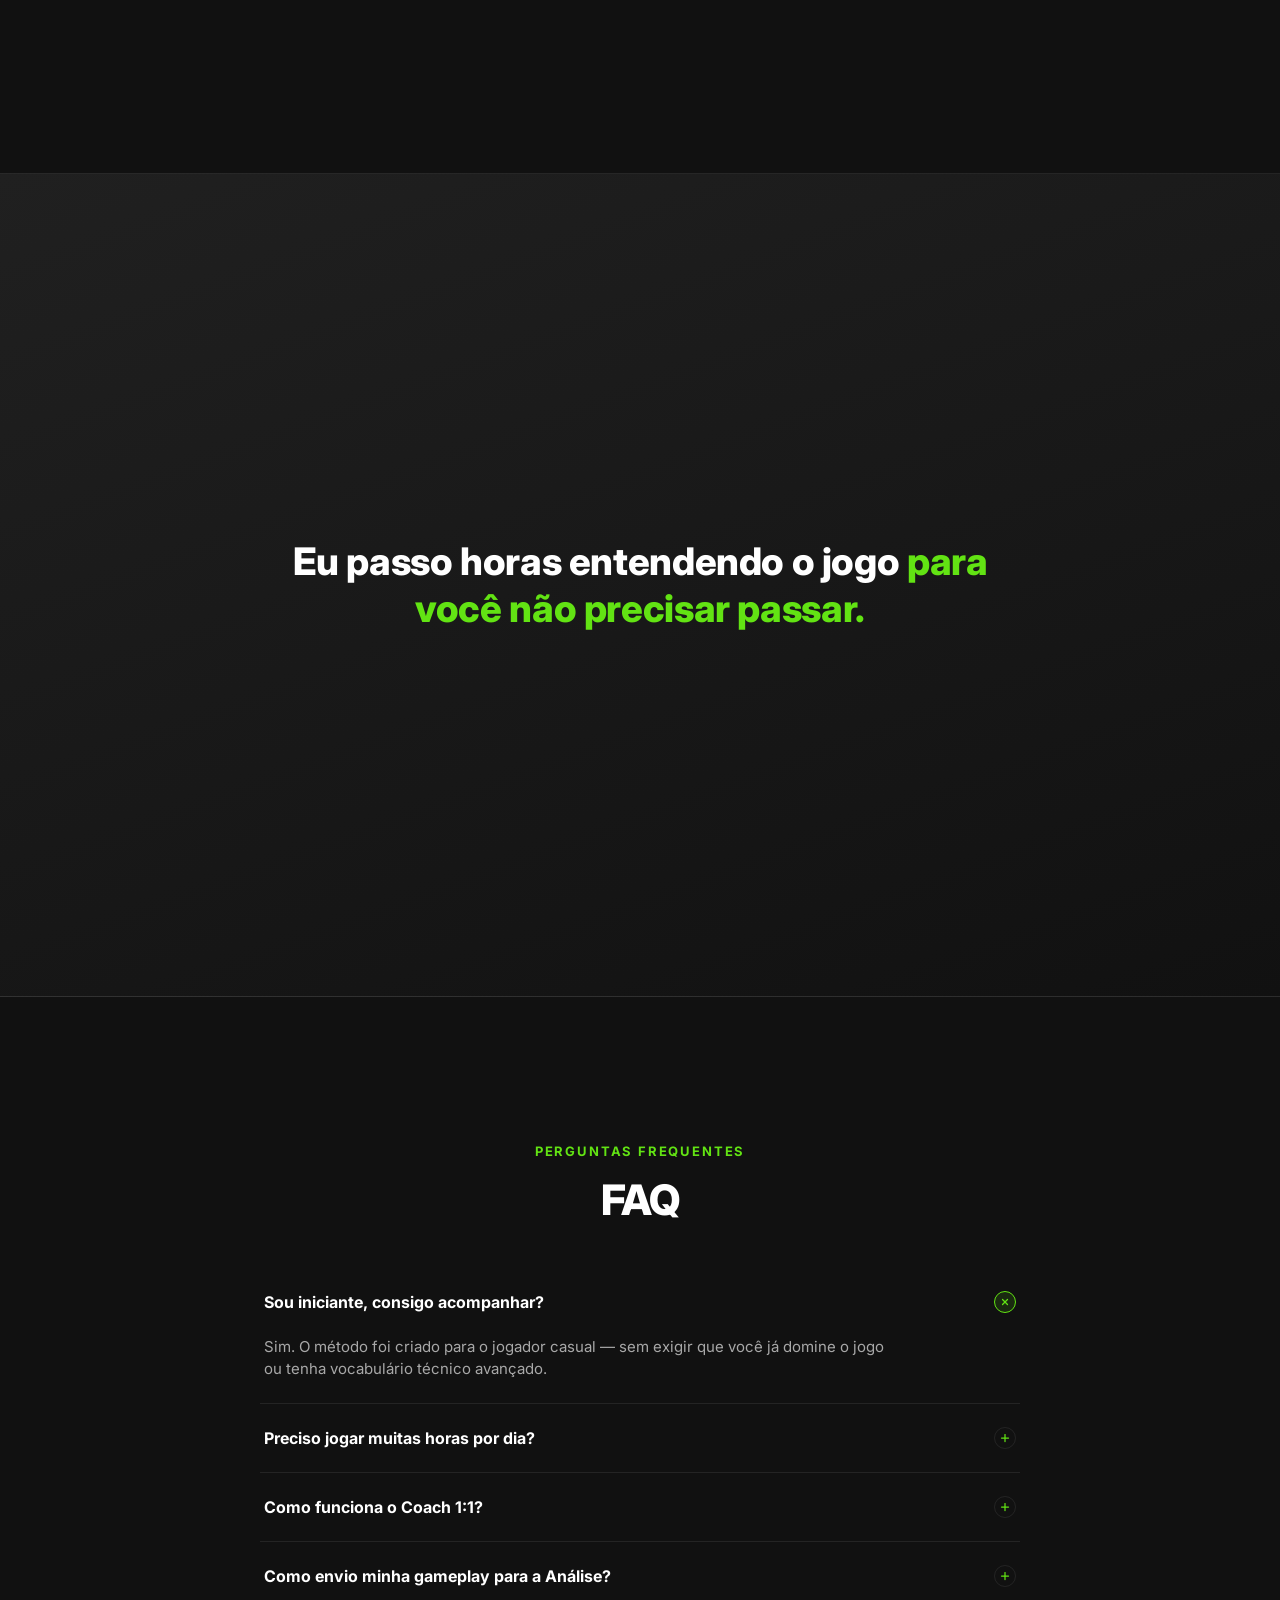
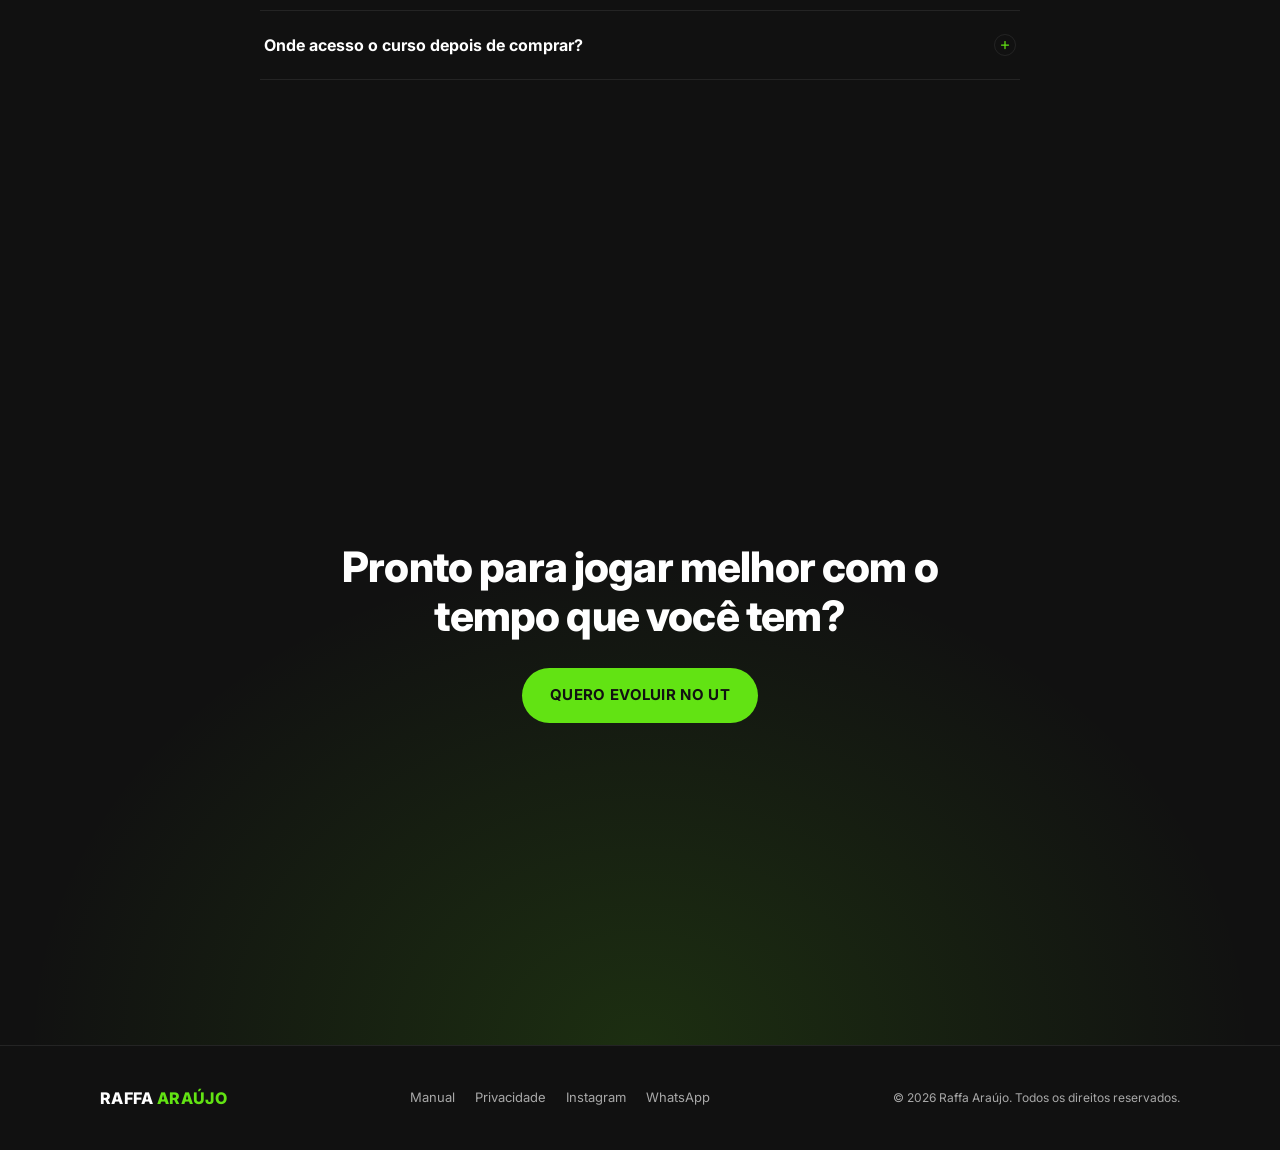
==== commit 962ae66d: "Aprimora experiência mobile e prepara integrações" ====
--- a/index.html
+++ b/index.html
@@ -5,14 +5,19 @@
 <meta name="viewport" content="width=device-width, initial-scale=1.0">
 <title>Raffa Araújo | Coach dos Jogadores Casuais — EA FC</title>
 <meta name="description" content="Vença mais no EA FC sem precisar jogar o dia inteiro. Manual do Jogador Casual, Coach 1:1, Análise de Gameplay e Tática Certa com Raffa Araújo.">
+<meta name="theme-color" content="#111111">
+<link rel="canonical" href="https://raffaaraujo.com.br/">
 
 <!-- Open Graph -->
 <meta property="og:type" content="website">
 <meta property="og:title" content="Raffa Araújo | Coach dos Jogadores Casuais">
 <meta property="og:description" content="Vença mais no EA FC sem precisar jogar o dia inteiro.">
-<meta property="og:image" content="assets/og-image.jpg">
+<meta property="og:image" content="https://raffaaraujo.com.br/assets/og-image.png">
+<meta property="og:image:width" content="1200">
+<meta property="og:image:height" content="630">
 <meta property="og:url" content="https://raffaaraujo.com.br">
 <meta property="og:locale" content="pt_BR">
+<meta name="twitter:card" content="summary_large_image">
 
 <link rel="icon" type="image/svg+xml" href="assets/favicon.svg">
 <link rel="preconnect" href="https://fonts.googleapis.com">
@@ -67,7 +72,6 @@
     <a href="index.html" class="logo">RAFFA <span>ARAÚJO</span></a>
     <nav class="nav-links">
       <a href="#produtos">Produtos</a>
-      <a href="#resultados">Resultados</a>
       <a href="#como-funciona">Como funciona</a>
       <a href="#faq">FAQ</a>
     </nav>
@@ -78,7 +82,6 @@
   </div>
   <div class="mobile-menu">
     <a href="#produtos">Produtos</a>
-    <a href="#resultados">Resultados</a>
     <a href="#como-funciona">Como funciona</a>
     <a href="#faq">FAQ</a>
     <a class="btn btn-primary btn-block" href="#" data-whatsapp="coach">Falar com o Raffa</a>
@@ -88,7 +91,6 @@
 <nav class="page-navigation" aria-label="Navegação por seção">
   <a href="#hero" data-label="Início" class="active"></a>
   <a href="#produtos" data-label="Produtos"></a>
-  <a href="#resultados" data-label="Resultados"></a>
   <a href="#sobre" data-label="Por que o Raffa"></a>
   <a href="#como-funciona" data-label="Como funciona"></a>
   <a href="#faq" data-label="FAQ"></a>
@@ -103,12 +105,12 @@
       <p class="hero-sub">Dicas práticas, método claro e acompanhamento para quem joga no tempo livre e quer parar de perder por decisões ruins.</p>
       <div class="hero-actions">
         <a class="btn btn-primary" href="#produtos" data-track-link="clique_hero_cta">Quero evoluir no UT</a>
-        <a class="btn btn-outline" href="manual.html">Conhecer o Manual</a>
+      <a class="btn btn-outline" href="manual.html">Conhecer o Manual</a>
       </div>
       <p class="hero-note">Método usado com jogadores casuais e em contexto competitivo (qualifier com Barreto).</p>
     </div>
     <div class="hero-photo">
-      <img src="assets/1.jpeg" alt="Raffa Araújo, coach de EA FC">
+      <img src="assets/1.jpeg" alt="Raffa Araújo, coach de EA FC" width="1600" height="900" fetchpriority="high" decoding="async">
     </div>
   </div>
 </section>
@@ -167,7 +169,7 @@
 </section>
 
 <!-- 3. RESULTADOS -->
-<section id="resultados">
+<section id="resultados" hidden aria-label="Resultados em preparação">
   <div class="container">
     <div class="section-head center">
       <div class="eyebrow">Resultados</div>
@@ -214,7 +216,7 @@
 <section id="sobre">
   <div class="container about-grid">
     <div class="about-photo">
-      <img src="assets/1.jpeg" alt="Raffa Araújo, coach de EA FC">
+      <img src="assets/1.jpeg" alt="Raffa Araújo, coach de EA FC" width="1600" height="900" loading="lazy" decoding="async">
     </div>
     <div class="about-text">
       <div class="eyebrow">Por que o Raffa?</div>
@@ -299,7 +301,7 @@
 <section class="final-cta">
   <div class="container">
     <h2>Pronto para jogar melhor com o tempo que você tem?</h2>
-    <a class="btn btn-primary" href="manual.html" data-track-link="clique_cta_final">Quero evoluir no UT</a>
+      <a class="btn btn-primary" href="manual.html" data-track-link="clique_cta_final">Quero evoluir no UT</a>
   </div>
 </section>
 
@@ -308,6 +310,7 @@
     <a href="index.html" class="logo">RAFFA <span>ARAÚJO</span></a>
     <div class="footer-links">
       <a href="manual.html">Manual</a>
+      <a href="politica-de-privacidade.html">Privacidade</a>
       <a href="https://instagram.com/raffaaraujo_fut" target="_blank" rel="noopener">Instagram</a>
       <a href="#" data-whatsapp="coach">WhatsApp</a>
     </div>
@@ -320,9 +323,11 @@
   <a class="btn btn-primary" href="#" data-whatsapp="coach">Falar no WhatsApp</a>
 </div>
 
+<script src="js/config.js"></script>
 <script src="js/whatsapp.js"></script>
 <script src="js/utm.js"></script>
 <script src="js/tracking.js"></script>
+<script src="js/consent.js"></script>
 <script src="js/cta.js"></script>
 <script src="js/mobile-menu.js"></script>
 <script src="js/page-nav.js"></script>
--- a/css/base.css
+++ b/css/base.css
@@ -3,8 +3,23 @@
    ============================================ */
 
 * { box-sizing: border-box; margin: 0; padding: 0; }
+[hidden] { display: none !important; }
 
-html { scroll-behavior: smooth; }
+html {
+  scroll-behavior: smooth;
+  scroll-padding-top: var(--header-h);
+  scrollbar-width: thin;
+  scrollbar-color: var(--graphite-2) var(--black);
+}
+
+html::-webkit-scrollbar { width: 9px; }
+html::-webkit-scrollbar-track { background: var(--black); }
+html::-webkit-scrollbar-thumb {
+  background: var(--graphite-2);
+  border: 2px solid var(--black);
+  border-radius: 999px;
+}
+html::-webkit-scrollbar-thumb:hover { background: var(--green-dark); }
 
 body {
   background: var(--black);
@@ -18,6 +33,11 @@
 img { max-width: 100%; display: block; }
 
 a { color: inherit; text-decoration: none; }
+
+a:focus-visible, button:focus-visible, summary:focus-visible {
+  outline: 3px solid var(--green);
+  outline-offset: 3px;
+}
 
 ul { list-style: none; }
 
@@ -34,6 +54,7 @@
   min-height: calc(100vh - var(--header-h));
   display: flex;
   align-items: center;
+  scroll-snap-align: start;
 }
 section > .container { width: 100%; }
 section[id] { scroll-margin-top: var(--header-h); }
@@ -89,8 +110,24 @@
 }
 .btn-outline:hover { border-color: var(--green); color: var(--green); }
 .btn-block { width: 100%; }
+.btn.is-pending {
+  cursor: not-allowed;
+  filter: saturate(0.45);
+  opacity: 0.72;
+}
+.btn.is-pending:hover { transform: none; }
 
 /* ---------- Utility ---------- */
 .text-center { text-align: center; }
 .mt-32 { margin-top: 32px; }
 .hidden { display: none !important; }
+
+@media (prefers-reduced-motion: reduce) {
+  html { scroll-behavior: auto; }
+  *, *::before, *::after {
+    scroll-behavior: auto !important;
+    transition-duration: 0.01ms !important;
+    animation-duration: 0.01ms !important;
+    animation-iteration-count: 1 !important;
+  }
+}
--- a/css/components.css
+++ b/css/components.css
@@ -153,5 +153,44 @@
   padding: 12px 16px;
   display: flex;
   gap: 10px;
+  transform: translateY(100%);
+  opacity: 0;
+  pointer-events: none;
+  transition: transform 0.2s ease, opacity 0.2s ease;
 }
 .sticky-cta .btn { flex: 1; padding: 14px 16px; font-size: 13px; }
+.sticky-cta.is-visible {
+  transform: translateY(0);
+  opacity: 1;
+  pointer-events: auto;
+}
+
+/* ---------- Consentimento (só aparece quando Analytics/Pixel forem configurados) ---------- */
+.consent-banner {
+  position: fixed;
+  left: 20px;
+  right: 20px;
+  bottom: 88px;
+  z-index: 120;
+  max-width: 720px;
+  margin: 0 auto;
+  padding: 18px;
+  border: 1px solid rgba(98,227,19,0.35);
+  border-radius: var(--radius-sm);
+  background: rgba(32,32,32,0.98);
+  box-shadow: 0 20px 60px rgba(0,0,0,0.45);
+}
+.consent-banner p { color: var(--muted); font-size: 14px; }
+.consent-banner p a { color: var(--green); text-decoration: underline; }
+.consent-actions { display: flex; gap: 10px; margin-top: 14px; }
+.consent-actions .btn { flex: 1; padding: 12px 18px; font-size: 12px; }
+
+/* ---------- Páginas institucionais ---------- */
+.legal-page { display: block; min-height: 0; padding: 72px 0 96px; }
+.legal-content { max-width: 760px; }
+.legal-content h1 { font-size: clamp(32px, 6vw, 48px); margin-bottom: 16px; }
+.legal-content h2 { font-size: 22px; margin: 38px 0 12px; }
+.legal-content p, .legal-content li { color: var(--muted); font-size: 16px; }
+.legal-content p + p { margin-top: 12px; }
+.legal-content ul { list-style: disc; padding-left: 22px; display: grid; gap: 8px; }
+.legal-updated { color: var(--green) !important; font-size: 13px !important; margin-bottom: 32px; }
--- a/css/home.css
+++ b/css/home.css
@@ -32,7 +32,7 @@
   width: 100%;
   height: 100%;
   object-fit: cover;
-  object-position: 65% 20%;
+  object-position: 80% 20%;
 }
 .hero-eyebrow {
   color: var(--green);
--- a/css/responsive.css
+++ b/css/responsive.css
@@ -2,6 +2,24 @@
    RAFFA ARAÚJO — Responsivo (mobile-first)
    Carregar por último, depois de todos os componentes.
    ============================================ */
+
+@media (max-width: 767px) {
+  html { scroll-snap-type: y proximity; }
+  body { padding-bottom: 74px; }
+  section {
+    min-height: calc(100svh - var(--header-h));
+    padding: 64px 0;
+  }
+  .hero { padding-top: 32px; padding-bottom: 64px; }
+  .hero-grid { gap: 28px; }
+  .hero-photo { aspect-ratio: 16 / 11; }
+  .hero-photo img { object-position: 70% 18%; }
+  .hero-sub { font-size: 16px; margin-bottom: 24px; }
+  .hero-actions { gap: 10px; }
+  .hero-actions .btn { width: 100%; }
+  .manual-hero { min-height: calc(100svh - var(--header-h)); padding: 56px 0; }
+  .sticky-cta .btn { min-width: 0; padding: 13px 12px; font-size: 11px; }
+}
 
 @media (min-width: 768px) {
   section { padding: 96px 0; }
@@ -26,10 +44,14 @@
   .method-flow { flex-direction: row; align-items: stretch; }
   .method-flow-item { width: auto; flex: 1; }
   .method-flow-arrow { padding: 0 18px; display: flex; align-items: center; }
+  .concept-grid { grid-template-columns: repeat(2, 1fr); }
 
   .footer-grid { flex-direction: row; justify-content: space-between; text-align: left; }
 
   .sticky-cta { display: none; }
+  .consent-banner { bottom: 24px; display: flex; align-items: center; gap: 18px; }
+  .consent-banner p { flex: 1; }
+  .consent-actions { margin-top: 0; flex: 0 0 auto; }
 }
 
 /* ============================================
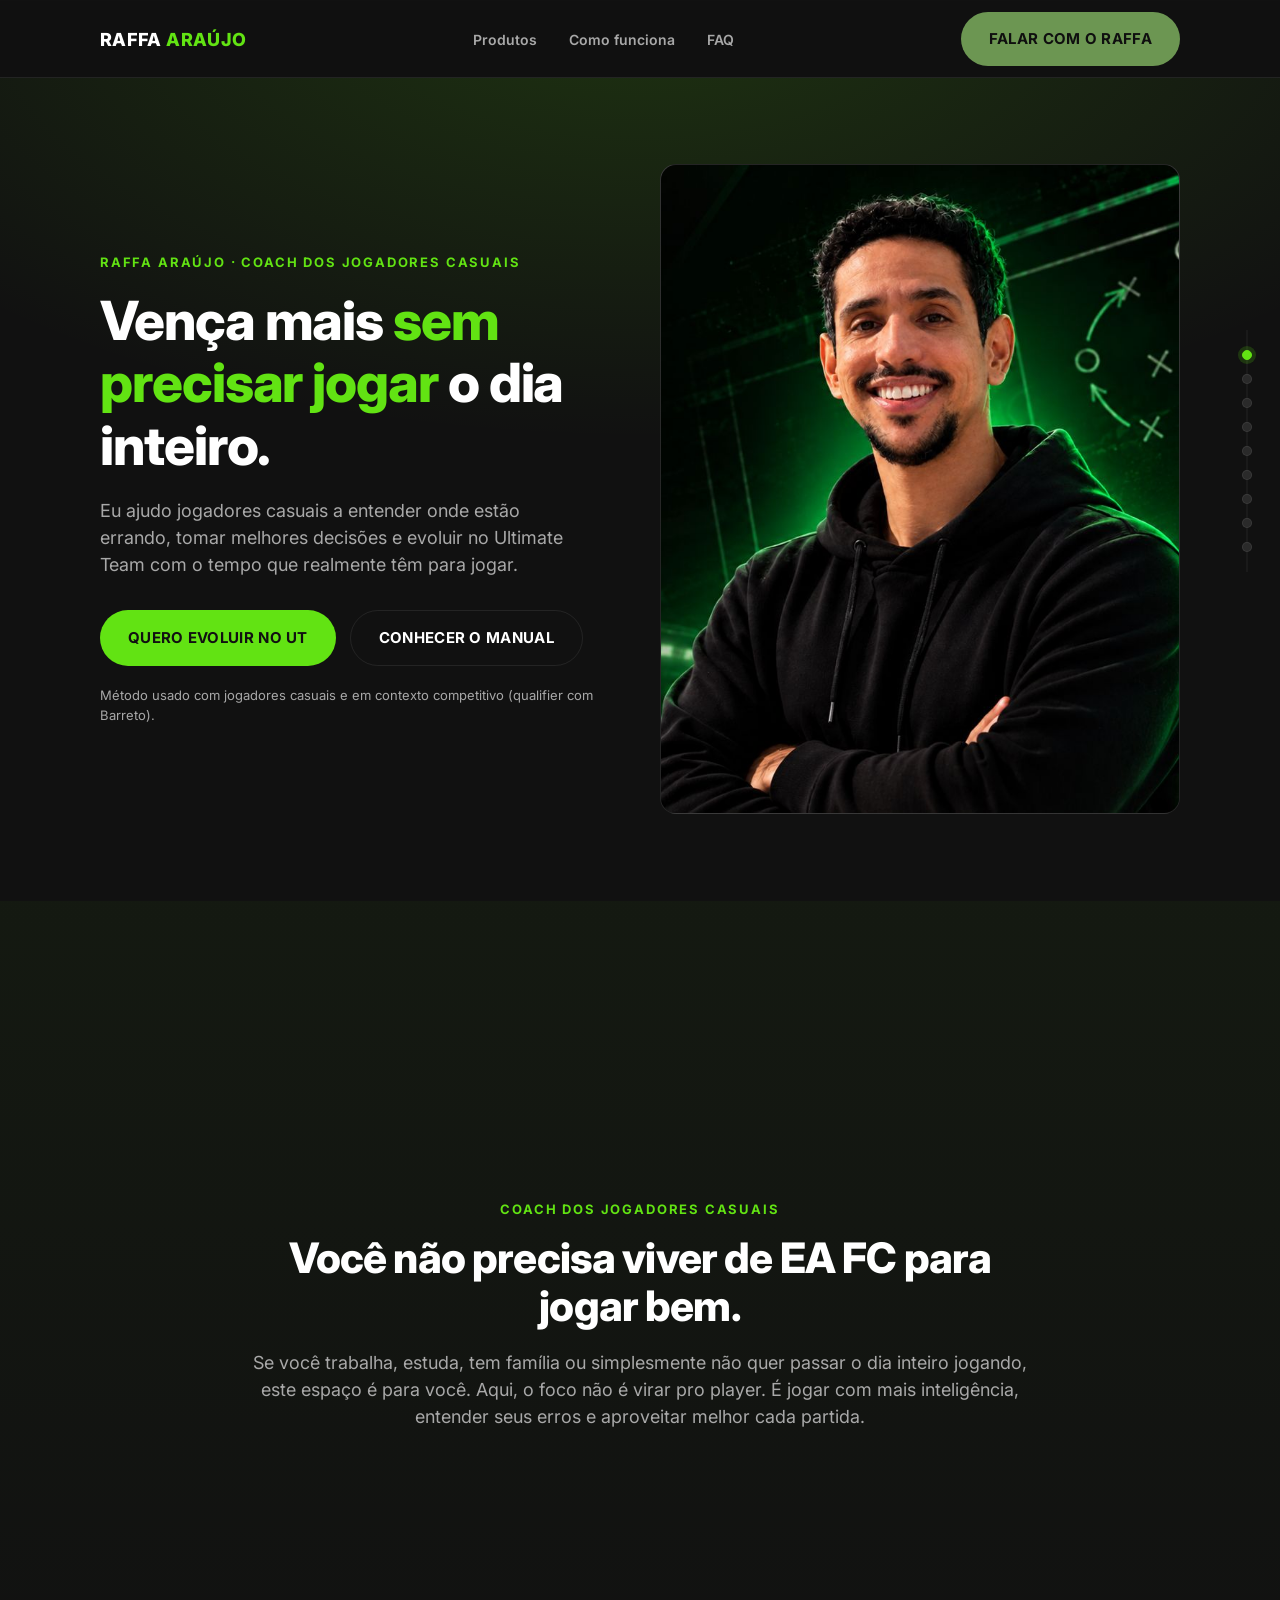
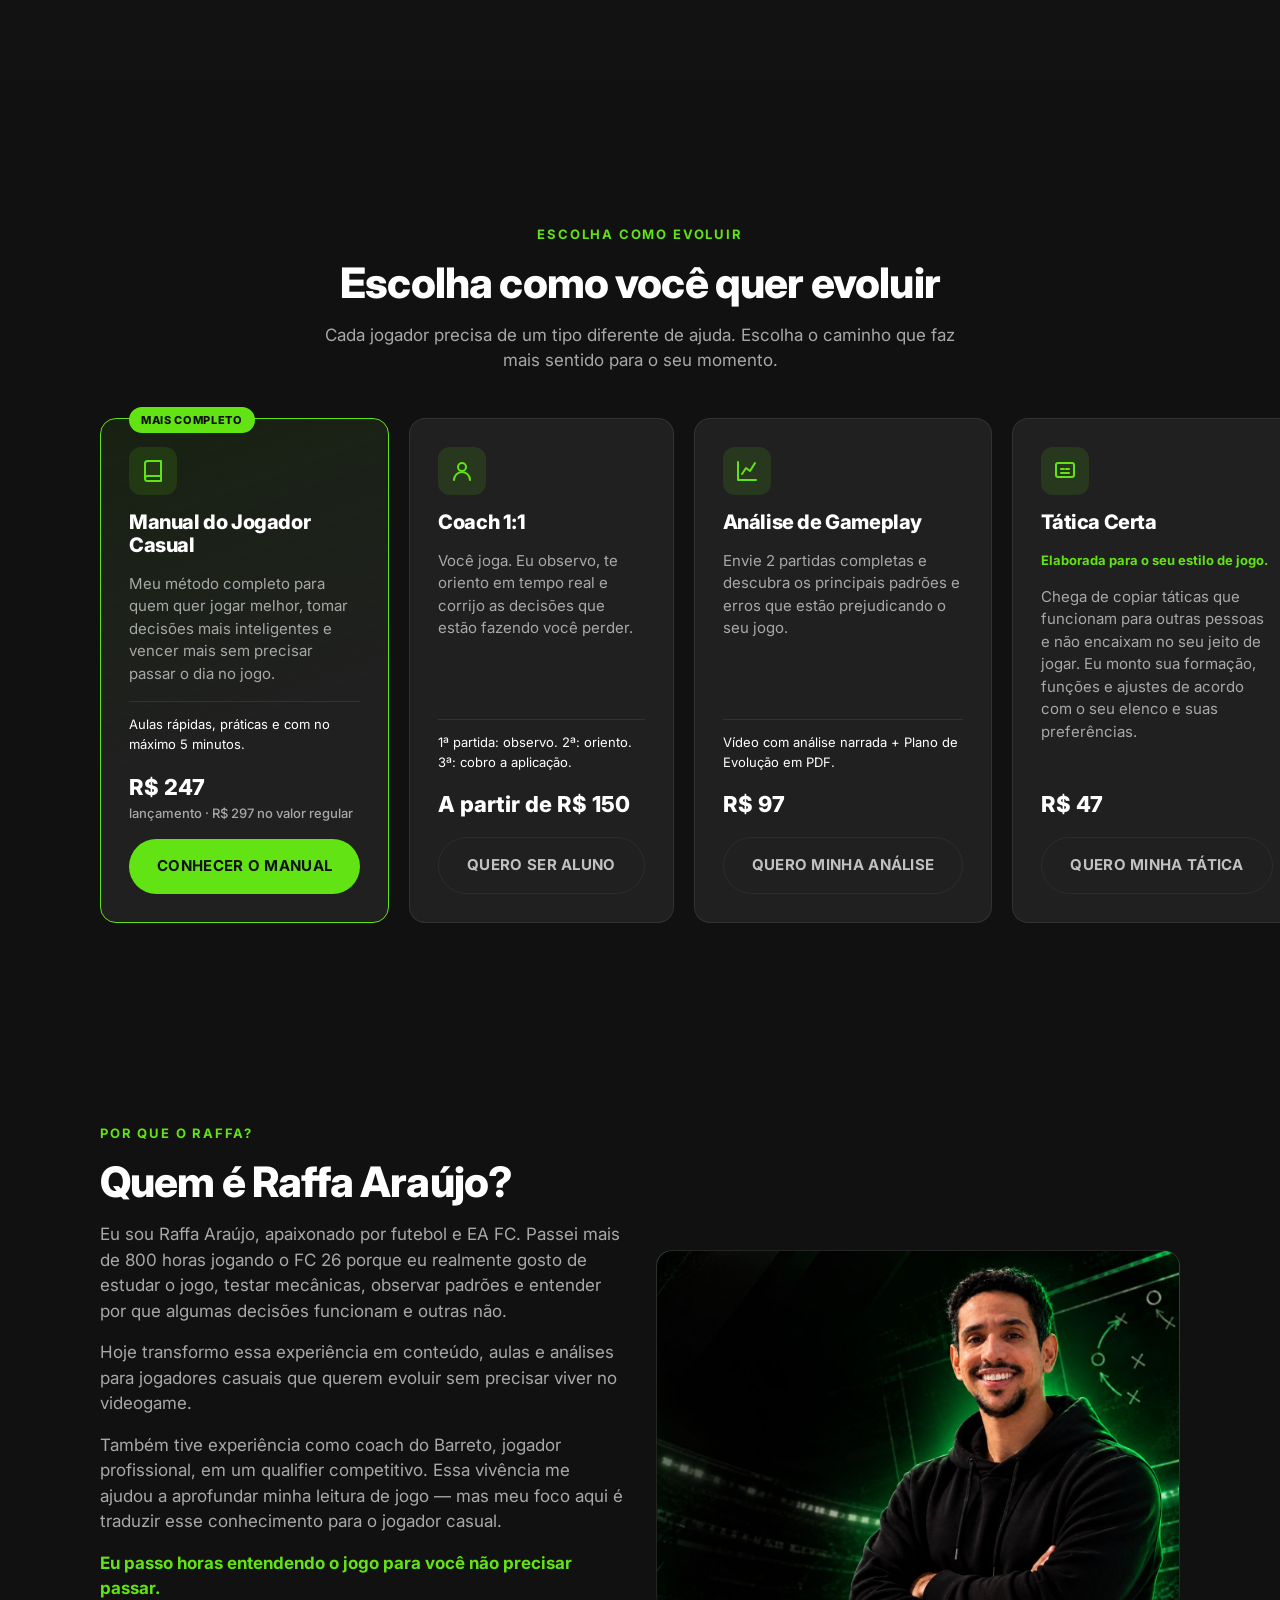
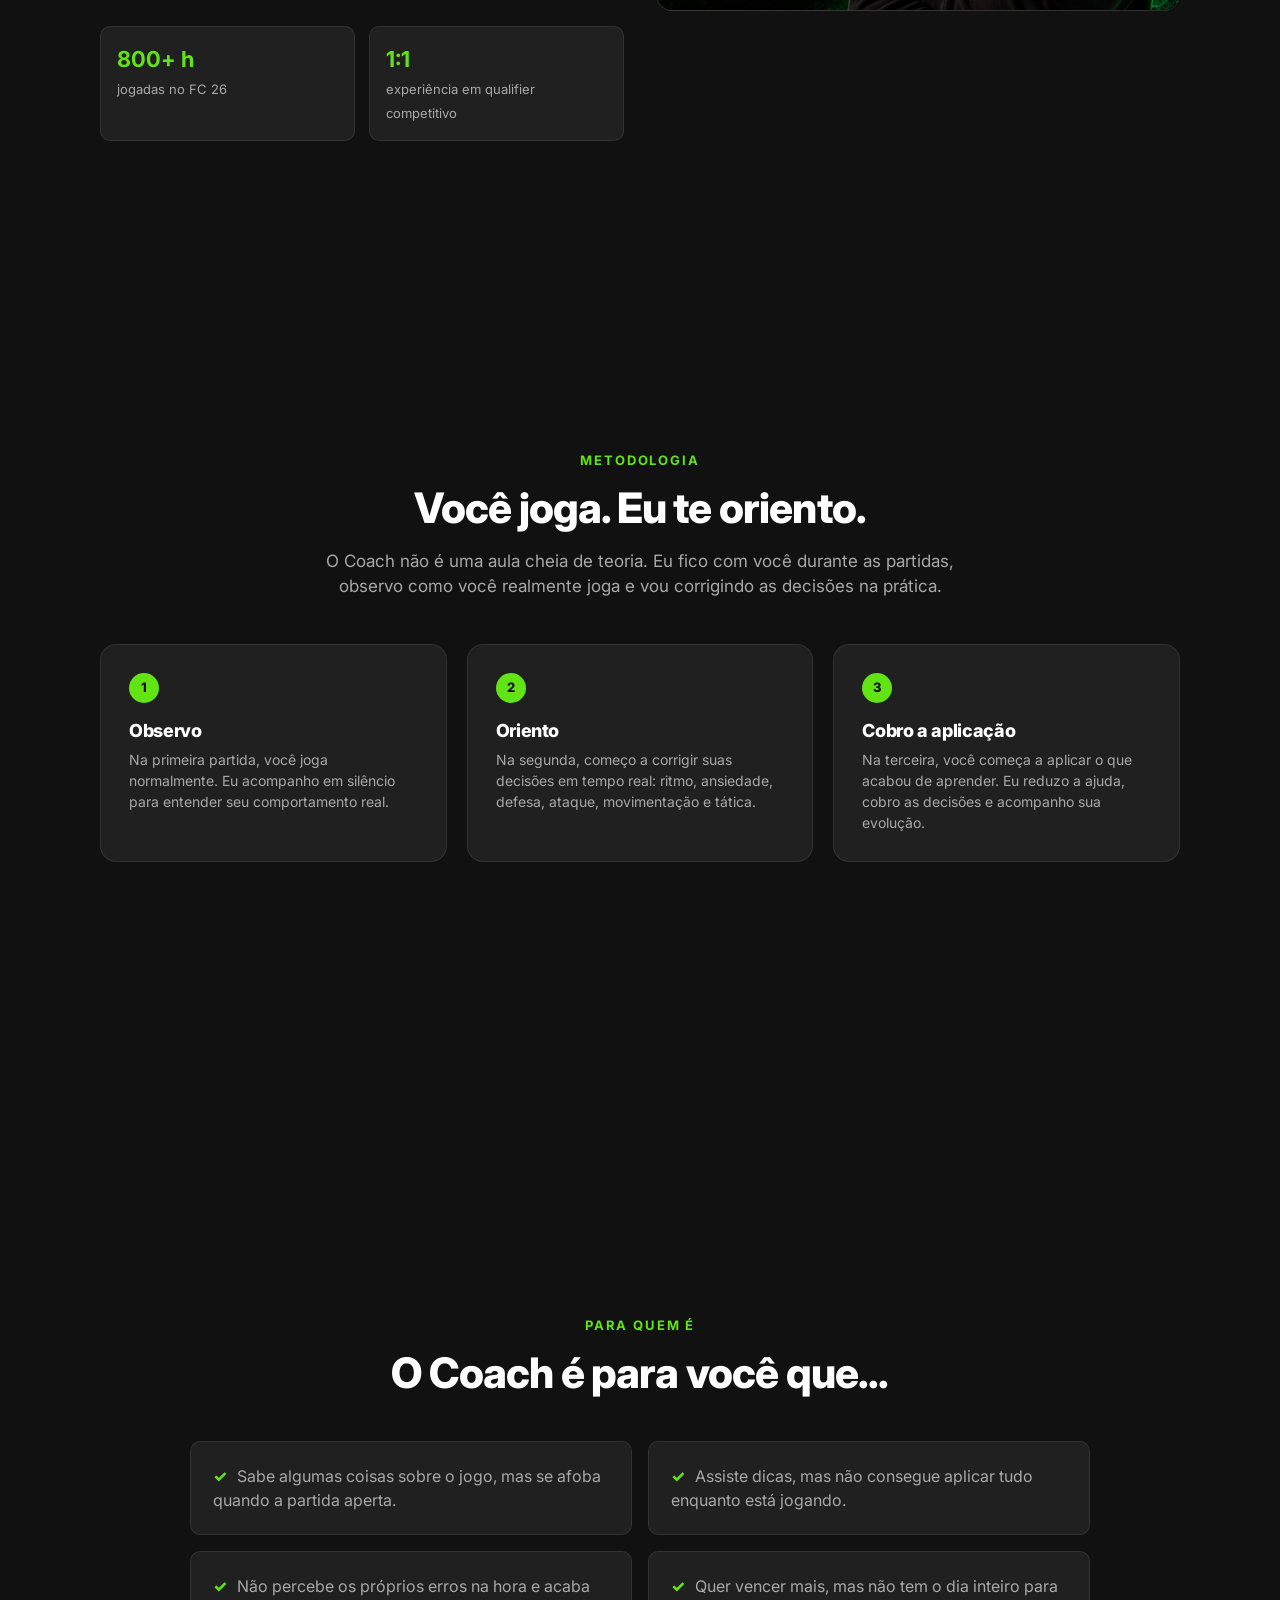
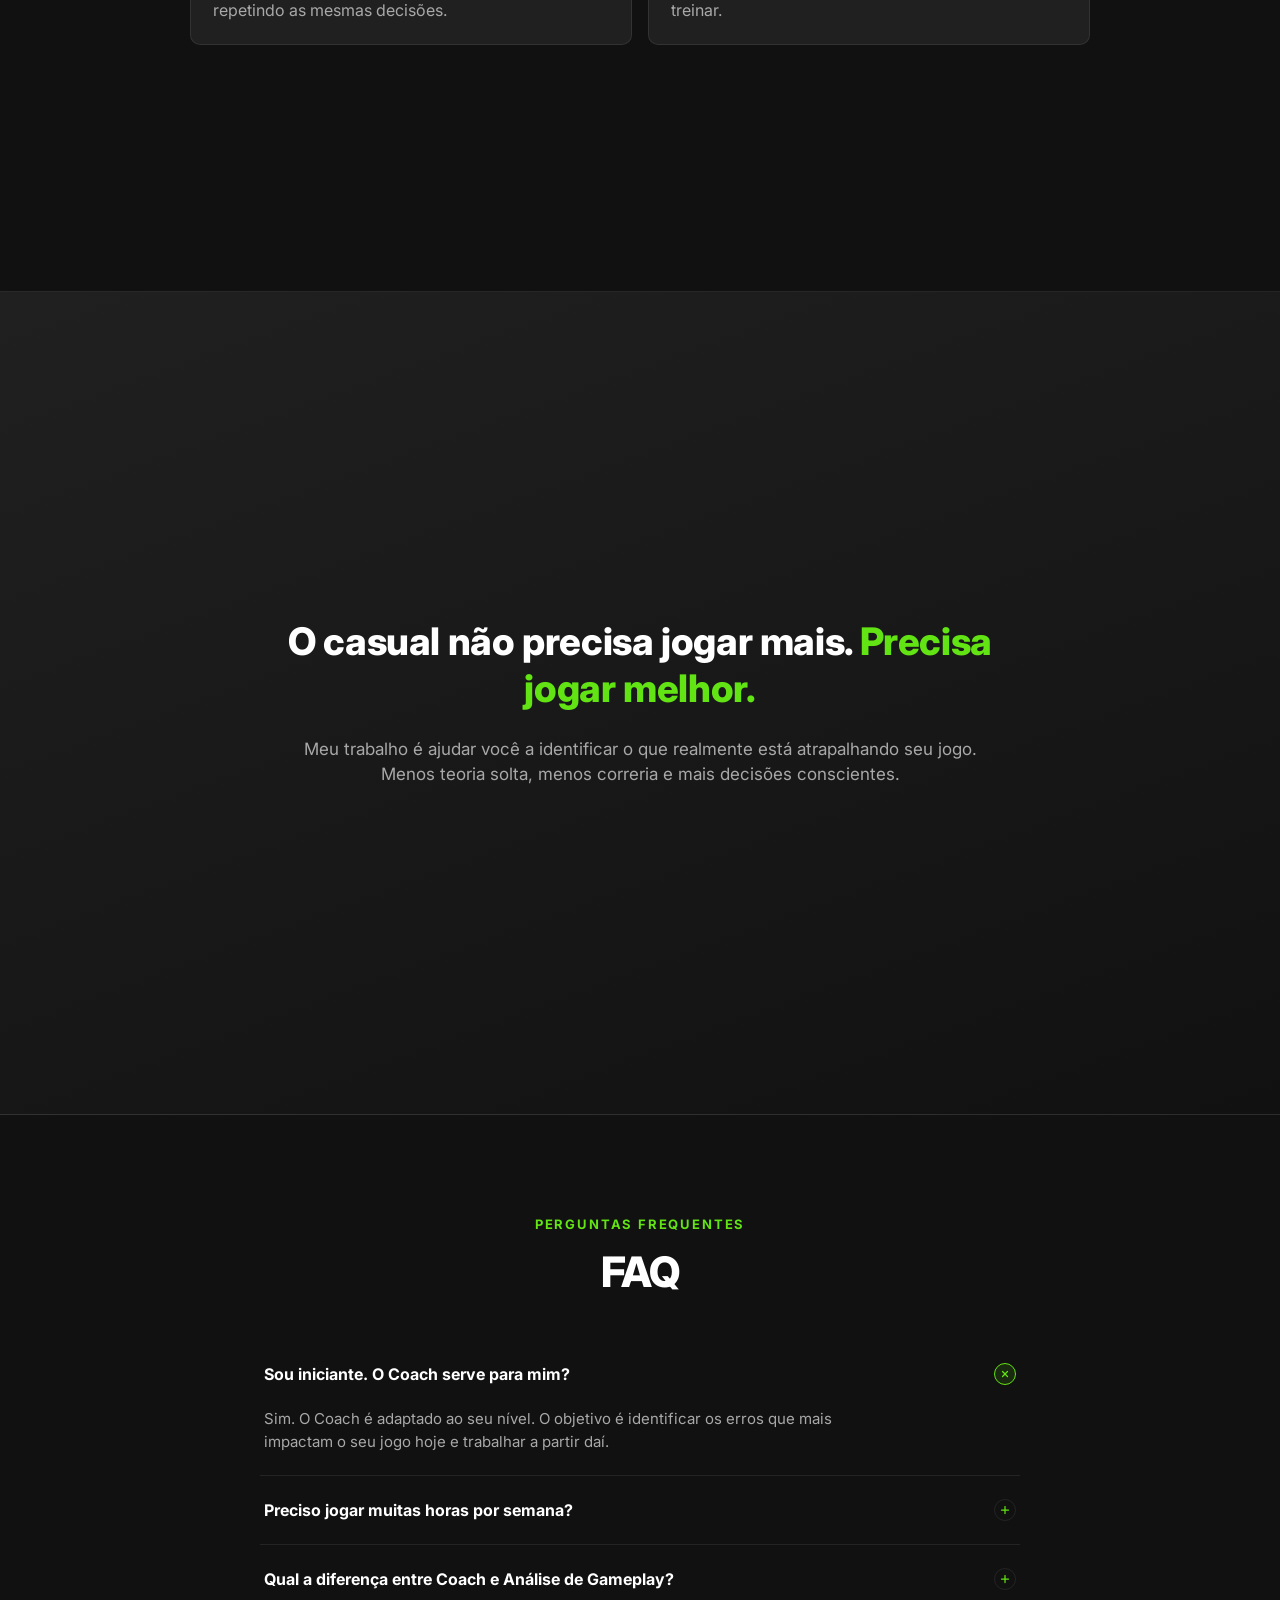
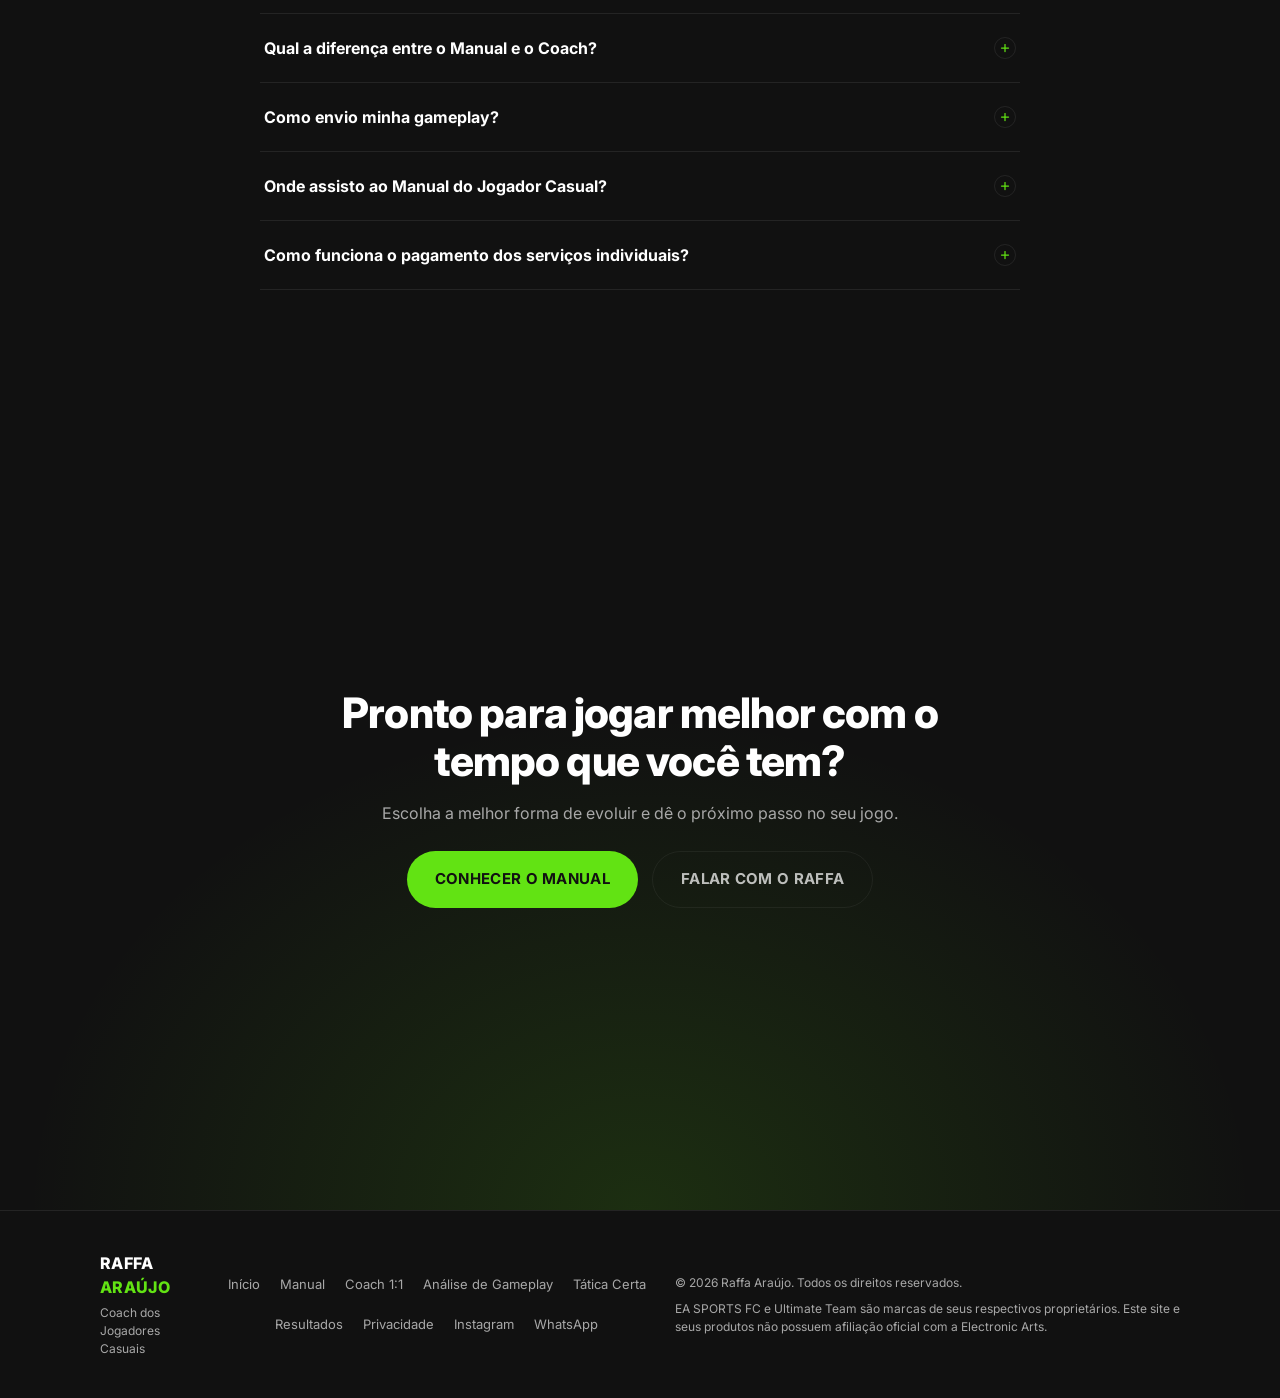
==== commit 06de79df: "Atualiza conteúdo e navegação do site" ====
--- a/index.html
+++ b/index.html
@@ -3,8 +3,8 @@
 <head>
 <meta charset="UTF-8">
 <meta name="viewport" content="width=device-width, initial-scale=1.0">
-<title>Raffa Araújo | Coach dos Jogadores Casuais — EA FC</title>
-<meta name="description" content="Vença mais no EA FC sem precisar jogar o dia inteiro. Manual do Jogador Casual, Coach 1:1, Análise de Gameplay e Tática Certa com Raffa Araújo.">
+<title>Raffa Araújo | Coach EA FC para Jogadores Casuais</title>
+<meta name="description" content="Coach EA FC para jogadores casuais. Aprenda a jogar melhor, corrija seus erros e vença mais sem precisar passar o dia inteiro no Ultimate Team.">
 <meta name="theme-color" content="#111111">
 <link rel="canonical" href="https://raffaaraujo.com.br/">
 
@@ -89,11 +89,15 @@
 </header>
 
 <nav class="page-navigation" aria-label="Navegação por seção">
-  <a href="#hero" data-label="Início" class="active"></a>
-  <a href="#produtos" data-label="Produtos"></a>
-  <a href="#sobre" data-label="Por que o Raffa"></a>
-  <a href="#como-funciona" data-label="Como funciona"></a>
-  <a href="#faq" data-label="FAQ"></a>
+  <a href="#hero" data-label="Início" aria-label="Início" class="active"></a>
+  <a href="#posicionamento" data-label="Posicionamento" aria-label="Posicionamento"></a>
+  <a href="#produtos" data-label="Produtos" aria-label="Produtos"></a>
+  <a href="#sobre" data-label="Por que o Raffa" aria-label="Por que o Raffa"></a>
+  <a href="#como-funciona" data-label="Como funciona" aria-label="Como funciona"></a>
+  <a href="#para-quem-coach" data-label="Para quem é" aria-label="Para quem é o Coach"></a>
+  <a href="#filosofia" data-label="Filosofia" aria-label="Filosofia do Coach"></a>
+  <a href="#faq" data-label="FAQ" aria-label="Perguntas frequentes"></a>
+  <a href="#cta-final" data-label="Começar" aria-label="Começar agora"></a>
 </nav>
 
 <!-- 1. HERO -->
@@ -101,8 +105,8 @@
   <div class="container hero-grid">
     <div class="hero-copy">
       <div class="hero-eyebrow">Raffa Araújo · Coach dos Jogadores Casuais</div>
-      <h1>Vença mais. <span class="hl">Sem precisar jogar</span> o dia inteiro.</h1>
-      <p class="hero-sub">Dicas práticas, método claro e acompanhamento para quem joga no tempo livre e quer parar de perder por decisões ruins.</p>
+      <h1>Vença mais <span class="hl">sem precisar jogar</span> o dia inteiro.</h1>
+      <p class="hero-sub">Eu ajudo jogadores casuais a entender onde estão errando, tomar melhores decisões e evoluir no Ultimate Team com o tempo que realmente têm para jogar.</p>
       <div class="hero-actions">
         <a class="btn btn-primary" href="#produtos" data-track-link="clique_hero_cta">Quero evoluir no UT</a>
       <a class="btn btn-outline" href="manual.html">Conhecer o Manual</a>
@@ -115,12 +119,22 @@
   </div>
 </section>
 
-<!-- 2. ESCOLHA COMO EVOLUIR -->
+<!-- 2. POSICIONAMENTO -->
+<section class="positioning-section" id="posicionamento">
+  <div class="container positioning-copy text-center">
+    <div class="eyebrow">Coach dos Jogadores Casuais</div>
+    <h2>Você não precisa viver de EA FC para jogar bem.</h2>
+    <p>Se você trabalha, estuda, tem família ou simplesmente não quer passar o dia inteiro jogando, este espaço é para você. Aqui, o foco não é virar pro player. É jogar com mais inteligência, entender seus erros e aproveitar melhor cada partida.</p>
+  </div>
+</section>
+
+<!-- 3. ESCOLHA COMO EVOLUIR -->
 <section id="produtos">
   <div class="container">
     <div class="section-head center">
       <div class="eyebrow">Escolha como evoluir</div>
-      <h2>Cada jogador tem uma dor diferente. Encontre a sua.</h2>
+      <h2>Escolha como você quer evoluir</h2>
+      <p>Cada jogador precisa de um tipo diferente de ajuda. Escolha o caminho que faz mais sentido para o seu momento.</p>
     </div>
     <div class="products-grid">
 
@@ -129,7 +143,8 @@
           <svg viewBox="0 0 24 24" fill="none" stroke-width="2" stroke-linecap="round" stroke-linejoin="round"><path d="M4 19.5A2.5 2.5 0 0 1 6.5 17H20"/><path d="M6.5 2H20v20H6.5A2.5 2.5 0 0 1 4 19.5v-15A2.5 2.5 0 0 1 6.5 2z"/></svg>
         </div>
         <h3>Manual do Jogador Casual</h3>
-        <p class="desc">Método completo para jogar melhor e vencer mais sem precisar viver no jogo.</p>
+        <p class="desc">Meu método completo para quem quer jogar melhor, tomar decisões mais inteligentes e vencer mais sem precisar passar o dia no jogo.</p>
+        <p class="product-detail">Aulas rápidas, práticas e com no máximo 5 minutos.</p>
         <div class="product-price">R$ 247 <small>lançamento · R$ 297 no valor regular</small></div>
         <a class="btn btn-primary btn-block" href="manual.html" data-track-link="clique_manual">Conhecer o Manual</a>
       </div>
@@ -139,8 +154,9 @@
           <svg viewBox="0 0 24 24" fill="none" stroke-width="2" stroke-linecap="round" stroke-linejoin="round"><circle cx="12" cy="8" r="4"/><path d="M4 21c0-4.4 3.6-8 8-8s8 3.6 8 8"/></svg>
         </div>
         <h3>Coach 1:1</h3>
-        <p class="desc">Você joga. Raffa observa, orienta em tempo real e cobra a aplicação das correções.</p>
-        <div class="product-price">R$ 150 <small>valor inicial</small></div>
+        <p class="desc">Você joga. Eu observo, te oriento em tempo real e corrijo as decisões que estão fazendo você perder.</p>
+        <p class="product-detail">1ª partida: observo. 2ª: oriento. 3ª: cobro a aplicação.</p>
+        <div class="product-price">A partir de R$ 150</div>
         <a class="btn btn-outline btn-block" href="#" data-whatsapp="coach">Quero ser aluno</a>
       </div>
 
@@ -149,7 +165,8 @@
           <svg viewBox="0 0 24 24" fill="none" stroke-width="2" stroke-linecap="round" stroke-linejoin="round"><path d="M3 3v18h18"/><path d="M7 15l4-6 4 3 5-8"/></svg>
         </div>
         <h3>Análise de Gameplay</h3>
-        <p class="desc">Envie 2 partidas e descubra os principais padrões que estão fazendo você perder.</p>
+        <p class="desc">Envie 2 partidas completas e descubra os principais padrões e erros que estão prejudicando o seu jogo.</p>
+        <p class="product-detail">Vídeo com análise narrada + Plano de Evolução em PDF.</p>
         <div class="product-price">R$ 97</div>
         <a class="btn btn-outline btn-block" href="#" data-whatsapp="analise">Quero minha análise</a>
       </div>
@@ -159,7 +176,8 @@
           <svg viewBox="0 0 24 24" fill="none" stroke-width="2" stroke-linecap="round" stroke-linejoin="round"><rect x="3" y="4" width="18" height="14" rx="2"/><path d="M8 10h3M8 14h8M13 10h3"/></svg>
         </div>
         <h3>Tática Certa</h3>
-        <p class="desc">Tática elaborada para seu elenco e seu estilo de jogo.</p>
+        <p class="product-kicker">Elaborada para o seu estilo de jogo.</p>
+        <p class="desc">Chega de copiar táticas que funcionam para outras pessoas e não encaixam no seu jeito de jogar. Eu monto sua formação, funções e ajustes de acordo com o seu elenco e suas preferências.</p>
         <div class="product-price">R$ 47</div>
         <a class="btn btn-outline btn-block" href="#" data-whatsapp="tatica">Quero minha tática</a>
       </div>
@@ -168,7 +186,7 @@
   </div>
 </section>
 
-<!-- 3. RESULTADOS -->
+<!-- 4. RESULTADOS -->
 <section id="resultados" hidden aria-label="Resultados em preparação">
   <div class="container">
     <div class="section-head center">
@@ -212,7 +230,7 @@
   </div>
 </section>
 
-<!-- 4. POR QUE O RAFFA? -->
+<!-- 5. POR QUE O RAFFA? -->
 <section id="sobre">
   <div class="container about-grid">
     <div class="about-photo">
@@ -220,9 +238,11 @@
     </div>
     <div class="about-text">
       <div class="eyebrow">Por que o Raffa?</div>
-      <h2>Quem entende o jogo a fundo, para ensinar de forma simples.</h2>
-      <p>Apaixonado por EA FC, com mais de 800 horas jogadas no FC 26. Experiência como coach e vivência em contexto competitivo — atuou ao lado de Barreto em qualifier.</p>
-      <p>O foco do Raffa é traduzir conhecimento de alto nível para o jogador casual: quem tem pouco tempo, mas quer parar de perder por decisões ruins.</p>
+      <h2>Quem é Raffa Araújo?</h2>
+      <p>Eu sou Raffa Araújo, apaixonado por futebol e EA FC. Passei mais de 800 horas jogando o FC 26 porque eu realmente gosto de estudar o jogo, testar mecânicas, observar padrões e entender por que algumas decisões funcionam e outras não.</p>
+      <p>Hoje transformo essa experiência em conteúdo, aulas e análises para jogadores casuais que querem evoluir sem precisar viver no videogame.</p>
+      <p>Também tive experiência como coach do Barreto, jogador profissional, em um qualifier competitivo. Essa vivência me ajudou a aprofundar minha leitura de jogo — mas meu foco aqui é traduzir esse conhecimento para o jogador casual.</p>
+      <p class="signature-line">Eu passo horas entendendo o jogo para você não precisar passar.</p>
       <div class="about-facts">
         <div class="fact"><strong>800+ h</strong><span>jogadas no FC 26</span></div>
         <div class="fact"><strong>1:1</strong><span>experiência em qualifier competitivo</span></div>
@@ -231,41 +251,59 @@
   </div>
 </section>
 
-<!-- 5. COMO O COACH FUNCIONA -->
+<!-- 6. COMO O COACH FUNCIONA -->
 <section id="como-funciona">
   <div class="container">
     <div class="section-head center">
       <div class="eyebrow">Metodologia</div>
-      <h2>Como o Coach funciona</h2>
+      <h2>Você joga. Eu te oriento.</h2>
+      <p>O Coach não é uma aula cheia de teoria. Eu fico com você durante as partidas, observo como você realmente joga e vou corrigindo as decisões na prática.</p>
     </div>
     <div class="method-grid">
       <div class="method-step">
         <div class="num">1</div>
         <h3>Observo</h3>
-        <p>Na primeira partida, Raffa observa como você joga: decisões, posicionamento e padrões.</p>
+        <p>Na primeira partida, você joga normalmente. Eu acompanho em silêncio para entender seu comportamento real.</p>
       </div>
       <div class="method-step">
         <div class="num">2</div>
         <h3>Oriento</h3>
-        <p>Na segunda partida, você recebe orientação em tempo real sobre o que ajustar.</p>
+        <p>Na segunda, começo a corrigir suas decisões em tempo real: ritmo, ansiedade, defesa, ataque, movimentação e tática.</p>
       </div>
       <div class="method-step">
         <div class="num">3</div>
         <h3>Cobro a aplicação</h3>
-        <p>Na terceira, Raffa cobra a aplicação prática das correções — é aí que a evolução acontece.</p>
-      </div>
-    </div>
-  </div>
-</section>
-
-<!-- 6. FRASE DE POSICIONAMENTO -->
-<section class="quote-block">
-  <div class="container">
-    <blockquote>Eu passo horas entendendo o jogo <span class="hl">para você não precisar passar.</span></blockquote>
-  </div>
-</section>
-
-<!-- 7. FAQ -->
+        <p>Na terceira, você começa a aplicar o que acabou de aprender. Eu reduzo a ajuda, cobro as decisões e acompanho sua evolução.</p>
+      </div>
+    </div>
+  </div>
+</section>
+
+<!-- 7. PARA QUEM É O COACH -->
+<section id="para-quem-coach">
+  <div class="container">
+    <div class="section-head center">
+      <div class="eyebrow">Para quem é</div>
+      <h2>O Coach é para você que...</h2>
+    </div>
+    <div class="audience-grid">
+      <div class="audience-item">Sabe algumas coisas sobre o jogo, mas se afoba quando a partida aperta.</div>
+      <div class="audience-item">Assiste dicas, mas não consegue aplicar tudo enquanto está jogando.</div>
+      <div class="audience-item">Não percebe os próprios erros na hora e acaba repetindo as mesmas decisões.</div>
+      <div class="audience-item">Quer vencer mais, mas não tem o dia inteiro para treinar.</div>
+    </div>
+  </div>
+</section>
+
+<!-- 8. FRASE DE POSICIONAMENTO -->
+<section class="quote-block" id="filosofia">
+  <div class="container">
+    <blockquote>O casual não precisa jogar mais. <span class="hl">Precisa jogar melhor.</span></blockquote>
+    <p>Meu trabalho é ajudar você a identificar o que realmente está atrapalhando seu jogo. Menos teoria solta, menos correria e mais decisões conscientes.</p>
+  </div>
+</section>
+
+<!-- 9. FAQ -->
 <section id="faq">
   <div class="container">
     <div class="section-head center">
@@ -274,47 +312,70 @@
     </div>
     <div class="faq-list">
       <details class="faq-item" open>
-        <summary>Sou iniciante, consigo acompanhar?<span class="plus"><svg viewBox="0 0 24 24" fill="none" stroke="currentColor" stroke-width="2.5" stroke-linecap="round"><line x1="12" y1="5" x2="12" y2="19"/><line x1="5" y1="12" x2="19" y2="12"/></svg></span></summary>
-        <div class="faq-answer">Sim. O método foi criado para o jogador casual — sem exigir que você já domine o jogo ou tenha vocabulário técnico avançado.</div>
-      </details>
-      <details class="faq-item">
-        <summary>Preciso jogar muitas horas por dia?<span class="plus"><svg viewBox="0 0 24 24" fill="none" stroke="currentColor" stroke-width="2.5" stroke-linecap="round"><line x1="12" y1="5" x2="12" y2="19"/><line x1="5" y1="12" x2="19" y2="12"/></svg></span></summary>
-        <div class="faq-answer">Não. A proposta é justamente o oposto: vencer mais com o tempo que você já tem disponível, sem precisar viver no jogo.</div>
-      </details>
-      <details class="faq-item">
-        <summary>Como funciona o Coach 1:1?<span class="plus"><svg viewBox="0 0 24 24" fill="none" stroke="currentColor" stroke-width="2.5" stroke-linecap="round"><line x1="12" y1="5" x2="12" y2="19"/><line x1="5" y1="12" x2="19" y2="12"/></svg></span></summary>
-        <div class="faq-answer">Você joga enquanto o Raffa observa, orienta em tempo real e cobra a aplicação das correções nas partidas seguintes.</div>
-      </details>
-      <details class="faq-item">
-        <summary>Como envio minha gameplay para a Análise?<span class="plus"><svg viewBox="0 0 24 24" fill="none" stroke="currentColor" stroke-width="2.5" stroke-linecap="round"><line x1="12" y1="5" x2="12" y2="19"/><line x1="5" y1="12" x2="19" y2="12"/></svg></span></summary>
-        <div class="faq-answer">Após confirmar o serviço pelo WhatsApp, o Raffa te explica exatamente como enviar as 2 partidas para análise.</div>
-      </details>
-      <details class="faq-item">
-        <summary>Onde acesso o curso depois de comprar?<span class="plus"><svg viewBox="0 0 24 24" fill="none" stroke="currentColor" stroke-width="2.5" stroke-linecap="round"><line x1="12" y1="5" x2="12" y2="19"/><line x1="5" y1="12" x2="19" y2="12"/></svg></span></summary>
-        <div class="faq-answer">O Manual do Jogador Casual é entregue e hospedado na plataforma Kiwify — você recebe o acesso por e-mail logo após a compra.</div>
-      </details>
-    </div>
-  </div>
-</section>
-
-<!-- 8. CTA FINAL -->
-<section class="final-cta">
+        <summary>Sou iniciante. O Coach serve para mim?<span class="plus"><svg viewBox="0 0 24 24" fill="none" stroke="currentColor" stroke-width="2.5" stroke-linecap="round"><line x1="12" y1="5" x2="12" y2="19"/><line x1="5" y1="12" x2="19" y2="12"/></svg></span></summary>
+        <div class="faq-answer">Sim. O Coach é adaptado ao seu nível. O objetivo é identificar os erros que mais impactam o seu jogo hoje e trabalhar a partir daí.</div>
+      </details>
+      <details class="faq-item">
+        <summary>Preciso jogar muitas horas por semana?<span class="plus"><svg viewBox="0 0 24 24" fill="none" stroke="currentColor" stroke-width="2.5" stroke-linecap="round"><line x1="12" y1="5" x2="12" y2="19"/><line x1="5" y1="12" x2="19" y2="12"/></svg></span></summary>
+        <div class="faq-answer">Não. Todo o projeto foi criado para quem joga no tempo livre. A proposta é justamente ajudar você a aproveitar melhor as horas que já tem.</div>
+      </details>
+      <details class="faq-item">
+        <summary>Qual a diferença entre Coach e Análise de Gameplay?<span class="plus"><svg viewBox="0 0 24 24" fill="none" stroke="currentColor" stroke-width="2.5" stroke-linecap="round"><line x1="12" y1="5" x2="12" y2="19"/><line x1="5" y1="12" x2="19" y2="12"/></svg></span></summary>
+        <div class="faq-answer">Na Análise, eu estudo duas partidas e mostro onde você está errando. No Coach, eu fico com você ao vivo e te ajudo a corrigir essas decisões enquanto você joga.</div>
+      </details>
+      <details class="faq-item">
+        <summary>Qual a diferença entre o Manual e o Coach?<span class="plus"><svg viewBox="0 0 24 24" fill="none" stroke="currentColor" stroke-width="2.5" stroke-linecap="round"><line x1="12" y1="5" x2="12" y2="19"/><line x1="5" y1="12" x2="19" y2="12"/></svg></span></summary>
+        <div class="faq-answer">O Manual ensina meu método completo para você estudar e aplicar no seu ritmo. O Coach é individual e focado nos seus erros específicos.</div>
+      </details>
+      <details class="faq-item">
+        <summary>Como envio minha gameplay?<span class="plus"><svg viewBox="0 0 24 24" fill="none" stroke="currentColor" stroke-width="2.5" stroke-linecap="round"><line x1="12" y1="5" x2="12" y2="19"/><line x1="5" y1="12" x2="19" y2="12"/></svg></span></summary>
+        <div class="faq-answer">Para a Análise, você envia duas partidas completas pelo YouTube como vídeos não listados.</div>
+      </details>
+      <details class="faq-item">
+        <summary>Onde assisto ao Manual do Jogador Casual?<span class="plus"><svg viewBox="0 0 24 24" fill="none" stroke="currentColor" stroke-width="2.5" stroke-linecap="round"><line x1="12" y1="5" x2="12" y2="19"/><line x1="5" y1="12" x2="19" y2="12"/></svg></span></summary>
+        <div class="faq-answer">O curso é acessado pela Kiwify após a confirmação da compra.</div>
+      </details>
+      <details class="faq-item">
+        <summary>Como funciona o pagamento dos serviços individuais?<span class="plus"><svg viewBox="0 0 24 24" fill="none" stroke="currentColor" stroke-width="2.5" stroke-linecap="round"><line x1="12" y1="5" x2="12" y2="19"/><line x1="5" y1="12" x2="19" y2="12"/></svg></span></summary>
+        <div class="faq-answer">Os serviços individuais são pagos via PIX antes do atendimento ou da entrega.</div>
+      </details>
+    </div>
+  </div>
+</section>
+
+<!-- 10. CTA FINAL -->
+<section class="final-cta" id="cta-final">
   <div class="container">
     <h2>Pronto para jogar melhor com o tempo que você tem?</h2>
-      <a class="btn btn-primary" href="manual.html" data-track-link="clique_cta_final">Quero evoluir no UT</a>
+    <p>Escolha a melhor forma de evoluir e dê o próximo passo no seu jogo.</p>
+    <div class="hero-actions final-actions">
+      <a class="btn btn-primary" href="manual.html" data-track-link="clique_cta_final">Conhecer o Manual</a>
+      <a class="btn btn-outline" href="#" data-whatsapp="coach">Falar com o Raffa</a>
+    </div>
   </div>
 </section>
 
 <footer class="site-footer">
   <div class="container footer-grid">
-    <a href="index.html" class="logo">RAFFA <span>ARAÚJO</span></a>
+    <div class="footer-brand">
+      <a href="index.html" class="logo">RAFFA <span>ARAÚJO</span></a>
+      <span>Coach dos Jogadores Casuais</span>
+    </div>
     <div class="footer-links">
+      <a href="index.html">Início</a>
       <a href="manual.html">Manual</a>
+      <a href="#como-funciona">Coach 1:1</a>
+      <a href="#produtos">Análise de Gameplay</a>
+      <a href="#produtos">Tática Certa</a>
+      <a href="#resultados">Resultados</a>
       <a href="politica-de-privacidade.html">Privacidade</a>
       <a href="https://instagram.com/raffaaraujo_fut" target="_blank" rel="noopener">Instagram</a>
       <a href="#" data-whatsapp="coach">WhatsApp</a>
     </div>
-    <div class="footer-copy">&copy; <span data-year></span> Raffa Araújo. Todos os direitos reservados.</div>
+    <div class="footer-copy">
+      <span>&copy; <span data-year></span> Raffa Araújo. Todos os direitos reservados.</span>
+      <span>EA SPORTS FC e Ultimate Team são marcas de seus respectivos proprietários. Este site e seus produtos não possuem afiliação oficial com a Electronic Arts.</span>
+    </div>
   </div>
 </footer>
 
--- a/css/base.css
+++ b/css/base.css
@@ -7,6 +7,7 @@
 
 html {
   scroll-behavior: smooth;
+  scroll-snap-type: y mandatory;
   scroll-padding-top: var(--header-h);
   scrollbar-width: thin;
   scrollbar-color: var(--graphite-2) var(--black);
@@ -52,12 +53,17 @@
   padding: 72px 0;
   position: relative;
   min-height: calc(100vh - var(--header-h));
+  min-height: calc(100svh - var(--header-h));
+  min-height: calc(100dvh - var(--header-h));
   display: flex;
   align-items: center;
   scroll-snap-align: start;
+  scroll-snap-stop: always;
 }
 section > .container { width: 100%; }
-section[id] { scroll-margin-top: var(--header-h); }
+/* O scroll-padding do html já reserva o cabeçalho sticky.
+   Não aplicar scroll-margin aqui: os dois valores somados criam uma faixa vazia. */
+section[id] { scroll-margin-top: 0; }
 
 .eyebrow {
   display: inline-block;
--- a/css/page-nav.css
+++ b/css/page-nav.css
@@ -1,10 +1,10 @@
 /* ============================================
-   RAFFA ARAÚJO — Indicador de scroll (pontos fixos, desktop)
+   RAFFA ARAÚJO — Indicador de scroll (desktop e mobile)
    ============================================ */
 
 .page-navigation {
   position: fixed;
-  right: 28px;
+  right: max(8px, env(safe-area-inset-right));
   top: 50%;
   transform: translateY(-50%);
   z-index: 90;
@@ -39,6 +39,7 @@
   border-color: var(--green);
   box-shadow: 0 0 0 4px rgba(98, 227, 19, 0.18);
 }
+.page-navigation a[aria-current="true"] { background: var(--green); }
 .page-navigation a::after {
   content: attr(data-label);
   position: absolute;
@@ -58,3 +59,10 @@
   transition: opacity 0.15s ease;
 }
 .page-navigation a:hover::after { opacity: 1; }
+
+@media (min-width: 768px) {
+  .page-navigation {
+    right: 28px;
+    display: flex;
+  }
+}
--- a/css/components.css
+++ b/css/components.css
@@ -61,6 +61,7 @@
   object-position: 65% 20%;
 }
 .about-text p { color: var(--muted); font-size: 17px; margin-bottom: 16px; }
+.signature-line { color: var(--green) !important; font-weight: 700; }
 .about-facts {
   display: grid;
   grid-template-columns: repeat(2, 1fr);
@@ -129,6 +130,8 @@
 .site-footer {
   border-top: 1px solid var(--border);
   padding: 40px 0;
+  scroll-snap-align: end;
+  scroll-snap-stop: always;
 }
 .footer-grid {
   display: flex;
@@ -138,9 +141,11 @@
   text-align: center;
 }
 .footer-grid .logo { font-size: 16px; }
+.footer-brand { display: flex; flex-direction: column; gap: 5px; }
+.footer-brand > span { font-size: 12px; color: var(--muted); }
 .footer-links { display: flex; gap: 20px; flex-wrap: wrap; justify-content: center; font-size: 13px; color: var(--muted); }
 .footer-links a:hover { color: var(--green); }
-.footer-copy { font-size: 12px; color: var(--muted); }
+.footer-copy { display: flex; flex-direction: column; gap: 8px; max-width: 560px; font-size: 12px; color: var(--muted); }
 
 /* ---------- Barra fixa de WhatsApp (mobile) ---------- */
 .sticky-cta {
--- a/css/home.css
+++ b/css/home.css
@@ -56,6 +56,13 @@
 .hero-actions { display: flex; flex-wrap: wrap; gap: 14px; }
 .hero-note { margin-top: 20px; font-size: 13px; color: var(--muted); }
 
+/* ---------- Posicionamento ---------- */
+.positioning-section {
+  background: linear-gradient(180deg, rgba(98, 227, 19, 0.04), transparent);
+}
+.positioning-copy { max-width: 820px; }
+.positioning-copy p { color: var(--muted); font-size: 18px; margin-top: 18px; }
+
 /* ---------- Cards de produto ---------- */
 .products-grid {
   display: grid;
@@ -103,6 +110,15 @@
 .product-icon svg { width: 24px; height: 24px; stroke: var(--green); }
 .product-card h3 { font-size: 20px; }
 .product-card p.desc { color: var(--muted); font-size: 15px; flex-grow: 1; }
+.product-detail,
+.product-kicker {
+  color: var(--white);
+  font-size: 13px;
+  line-height: 1.55;
+  padding-top: 12px;
+  border-top: 1px solid var(--border);
+}
+.product-kicker { color: var(--green); font-weight: 700; padding-top: 0; border-top: 0; }
 .product-price {
   font-size: 22px;
   font-weight: 800;
@@ -139,6 +155,29 @@
 }
 .method-step h3 { font-size: 18px; margin-bottom: 8px; }
 .method-step p { color: var(--muted); font-size: 14px; }
+
+/* ---------- Para quem é o Coach ---------- */
+.audience-grid {
+  display: grid;
+  grid-template-columns: 1fr;
+  gap: 16px;
+  max-width: 900px;
+  margin: 0 auto;
+}
+.audience-item {
+  background: var(--graphite);
+  border: 1px solid var(--border);
+  border-radius: var(--radius-sm);
+  padding: 22px;
+  color: var(--muted);
+  font-size: 16px;
+}
+.audience-item::before {
+  content: "✓";
+  color: var(--green);
+  font-weight: 800;
+  margin-right: 10px;
+}
 
 /* ---------- Frase de posicionamento ---------- */
 .quote-block {
@@ -156,6 +195,12 @@
   letter-spacing: -0.01em;
 }
 .quote-block blockquote .hl { color: var(--green); }
+.quote-block p {
+  max-width: 700px;
+  margin: 24px auto 0;
+  color: var(--muted);
+  font-size: 17px;
+}
 
 /* ---------- CTA final ---------- */
 .final-cta {
@@ -165,3 +210,9 @@
     var(--black);
 }
 .final-cta h2 { max-width: 640px; margin: 0 auto 28px; }
+.final-cta p { color: var(--muted); max-width: 620px; margin: -12px auto 26px; }
+.final-actions { justify-content: center; }
+
+@media (min-width: 768px) {
+  .audience-grid { grid-template-columns: repeat(2, 1fr); }
+}
--- a/css/responsive.css
+++ b/css/responsive.css
@@ -4,10 +4,10 @@
    ============================================ */
 
 @media (max-width: 767px) {
-  html { scroll-snap-type: y proximity; }
+  html { scroll-snap-type: y mandatory; }
   body { padding-bottom: 74px; }
   section {
-    min-height: calc(100svh - var(--header-h));
+    min-height: calc(100dvh - var(--header-h));
     padding: 64px 0;
   }
   .hero { padding-top: 32px; padding-bottom: 64px; }
@@ -17,7 +17,7 @@
   .hero-sub { font-size: 16px; margin-bottom: 24px; }
   .hero-actions { gap: 10px; }
   .hero-actions .btn { width: 100%; }
-  .manual-hero { min-height: calc(100svh - var(--header-h)); padding: 56px 0; }
+  .manual-hero { min-height: calc(100dvh - var(--header-h)); padding: 56px 0; }
   .sticky-cta .btn { min-width: 0; padding: 13px 12px; font-size: 11px; }
 }
 
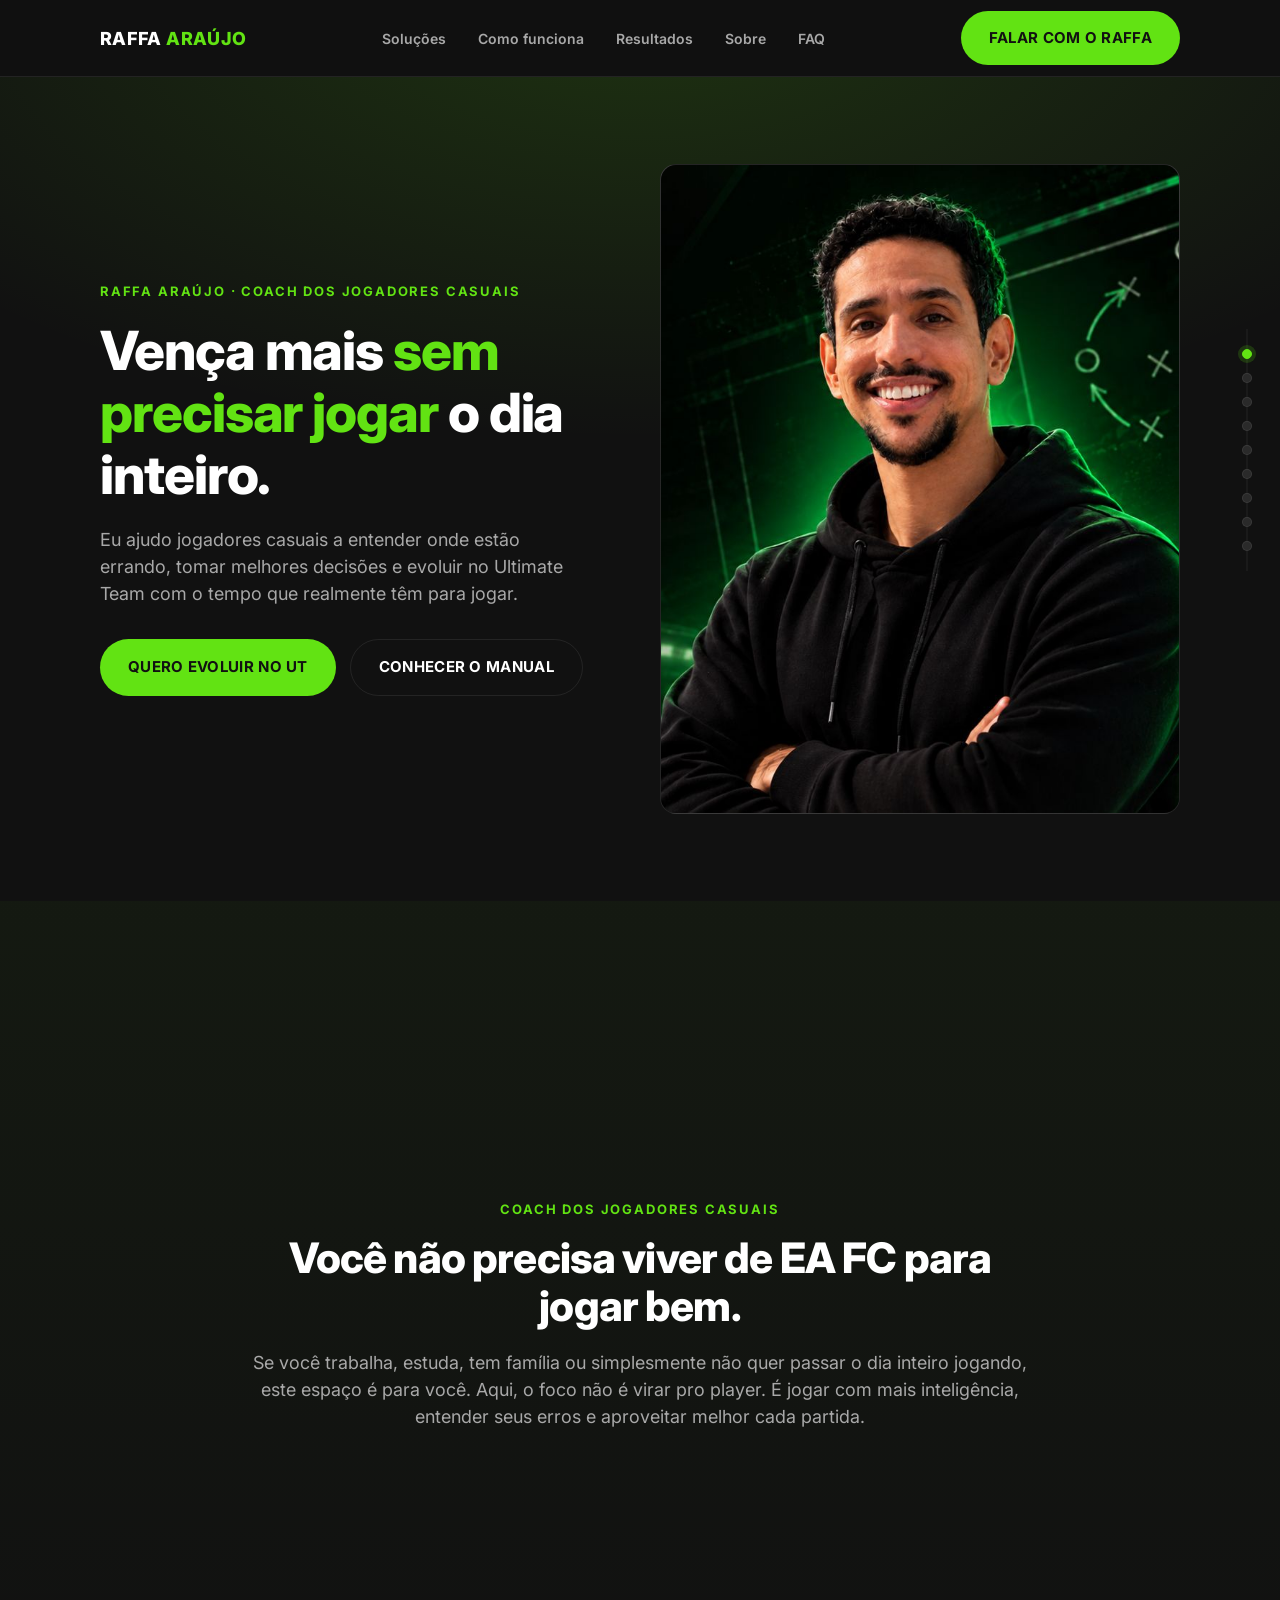
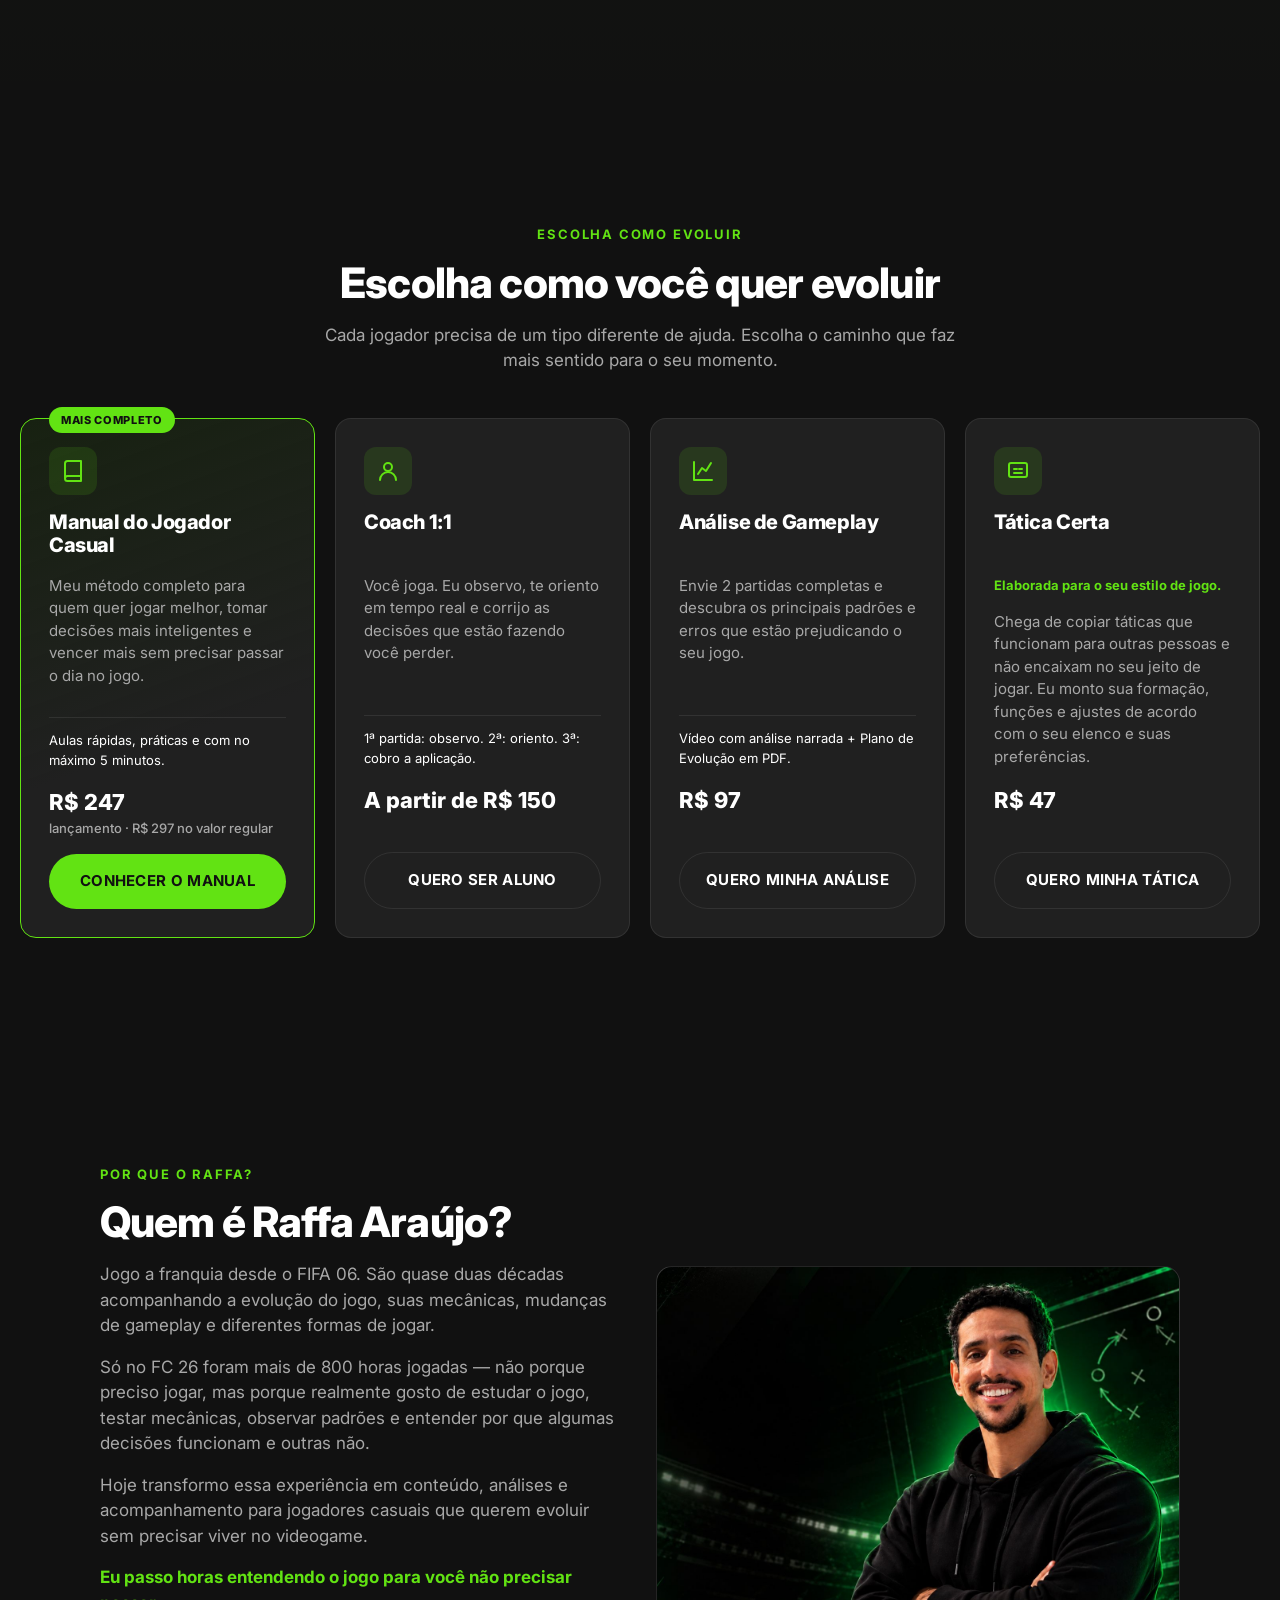
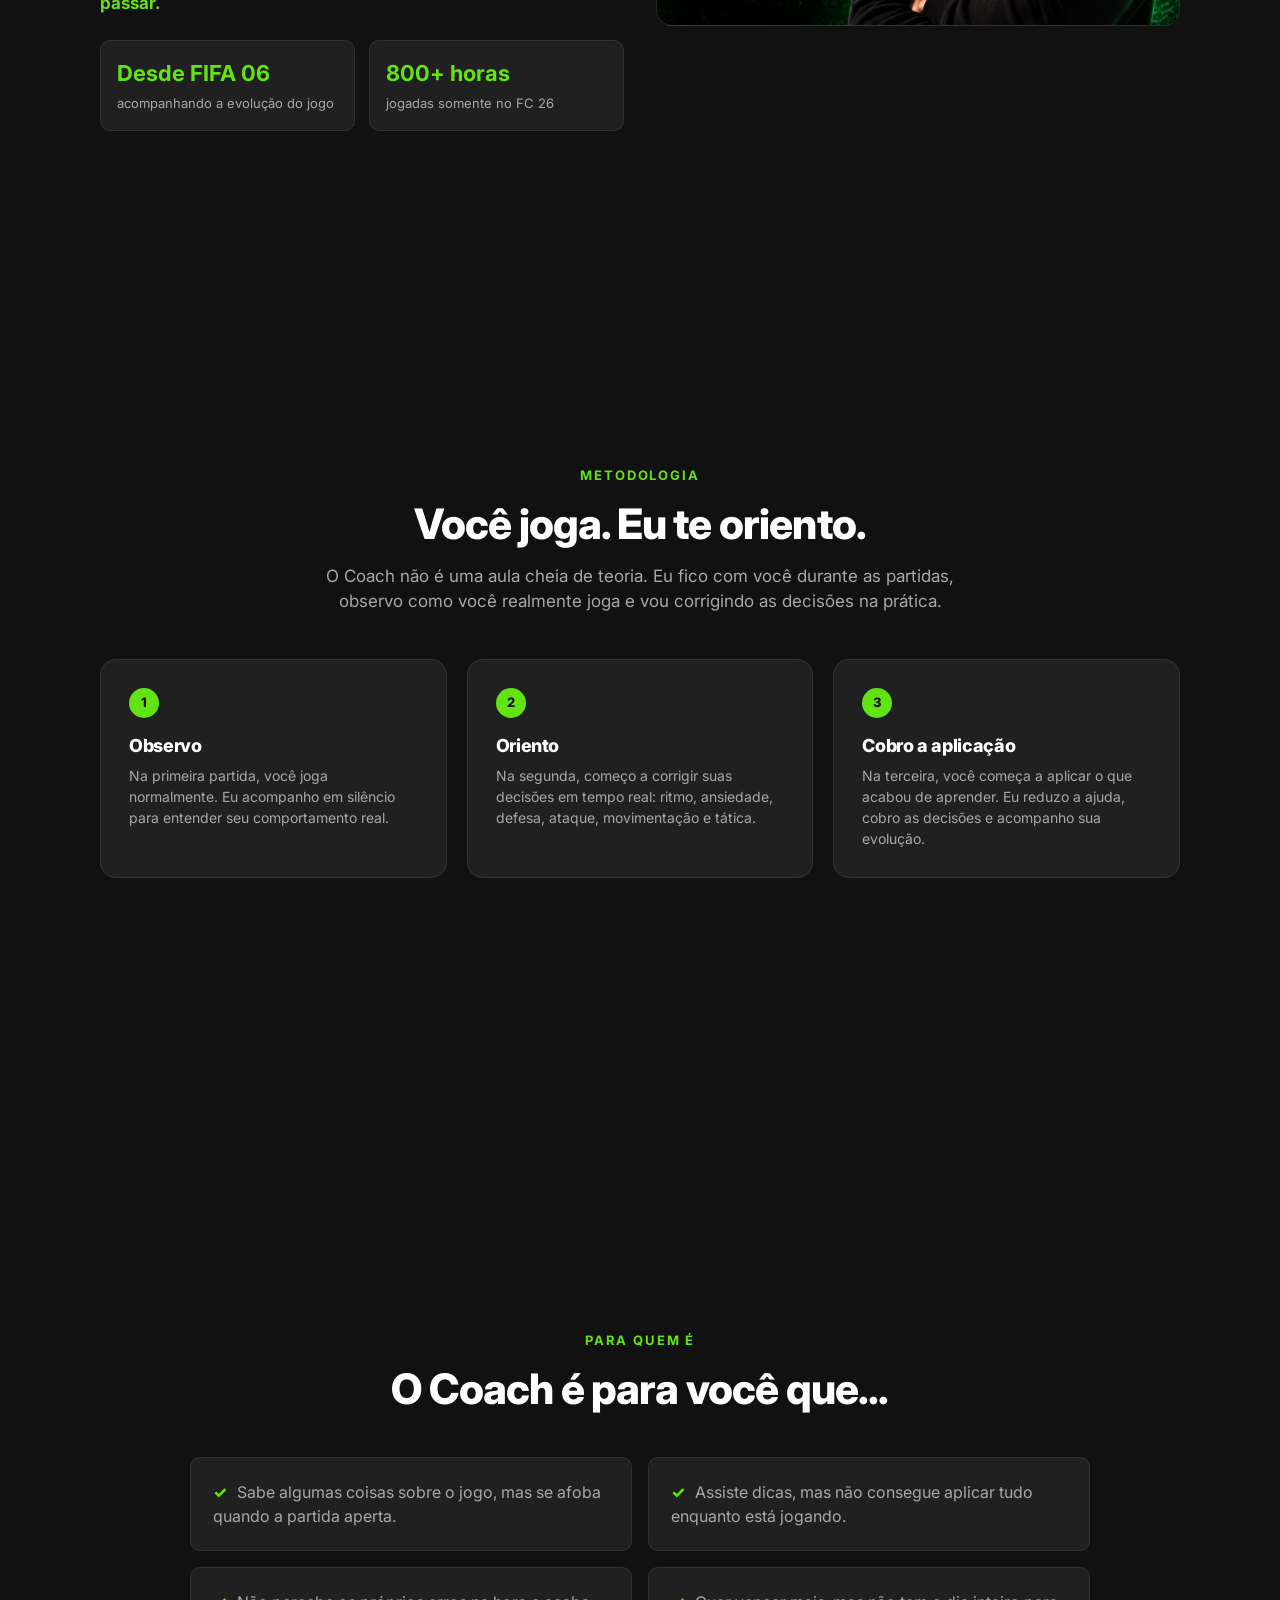
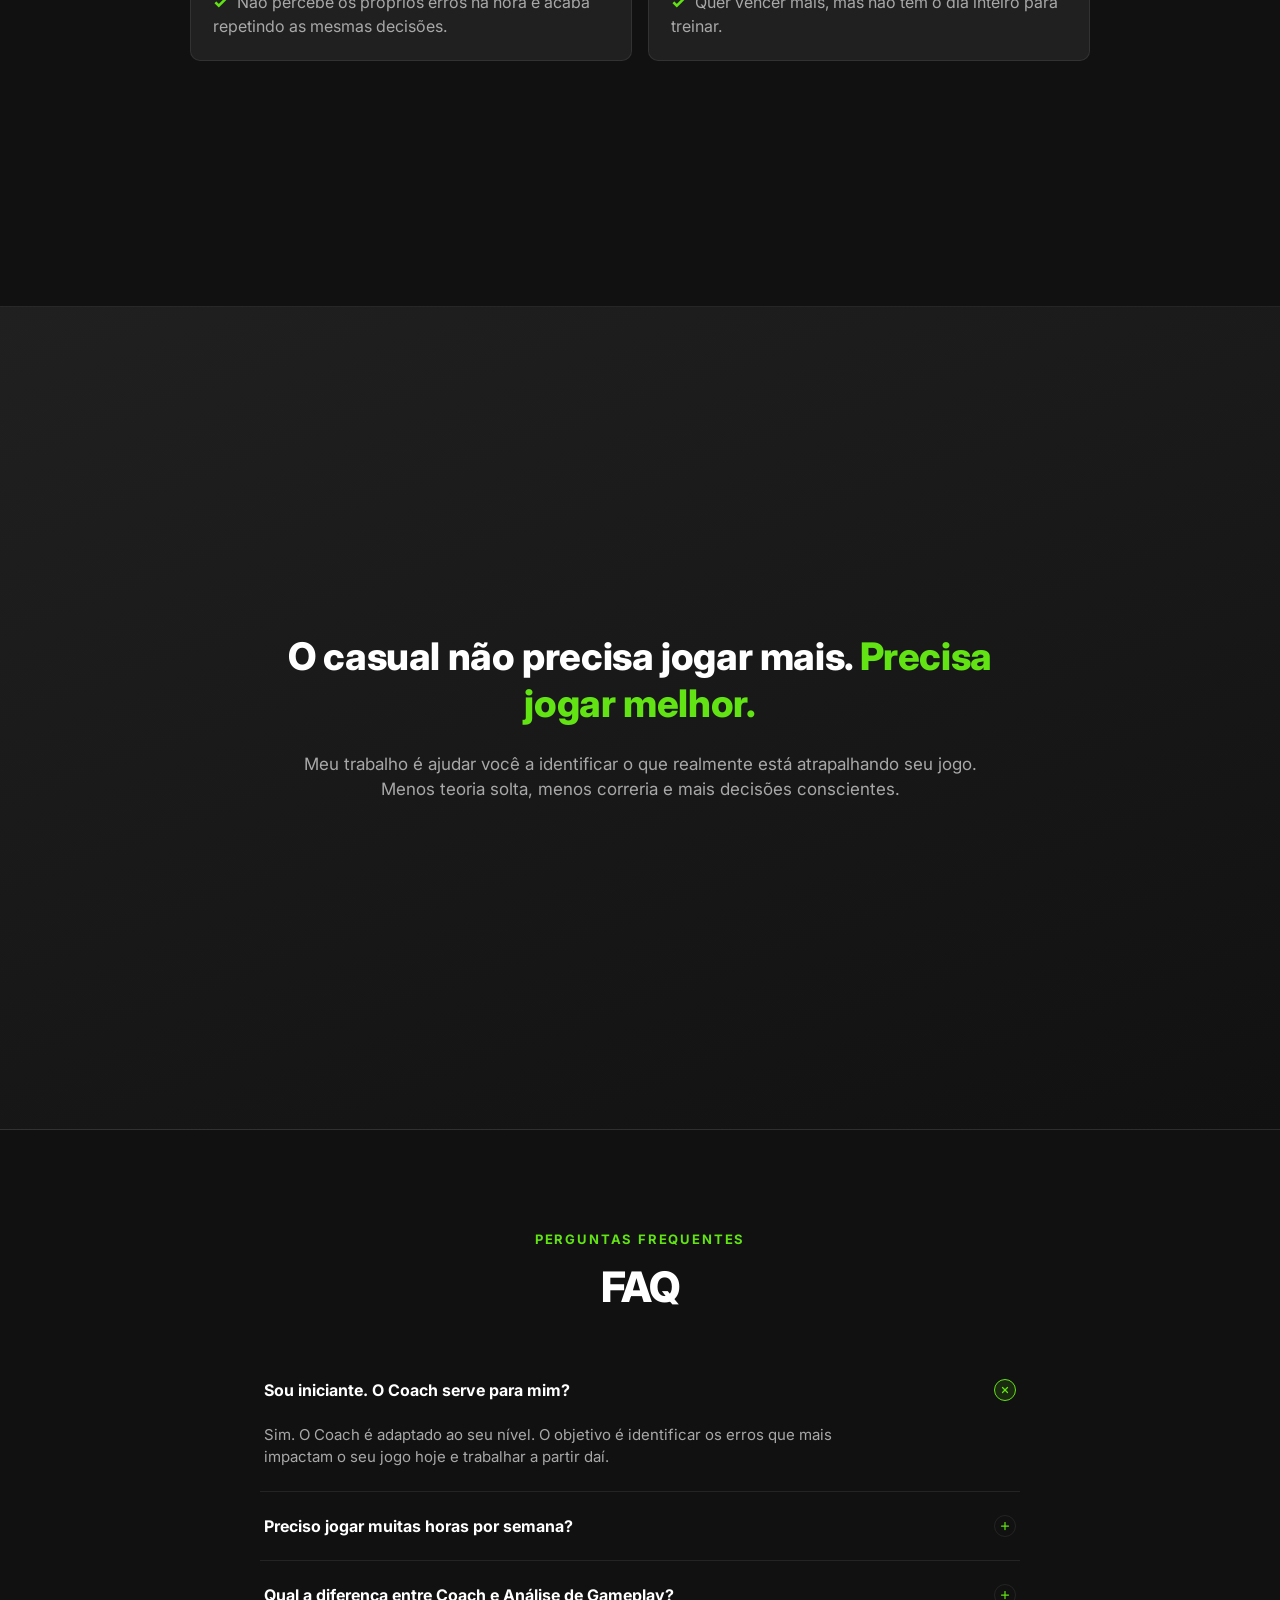
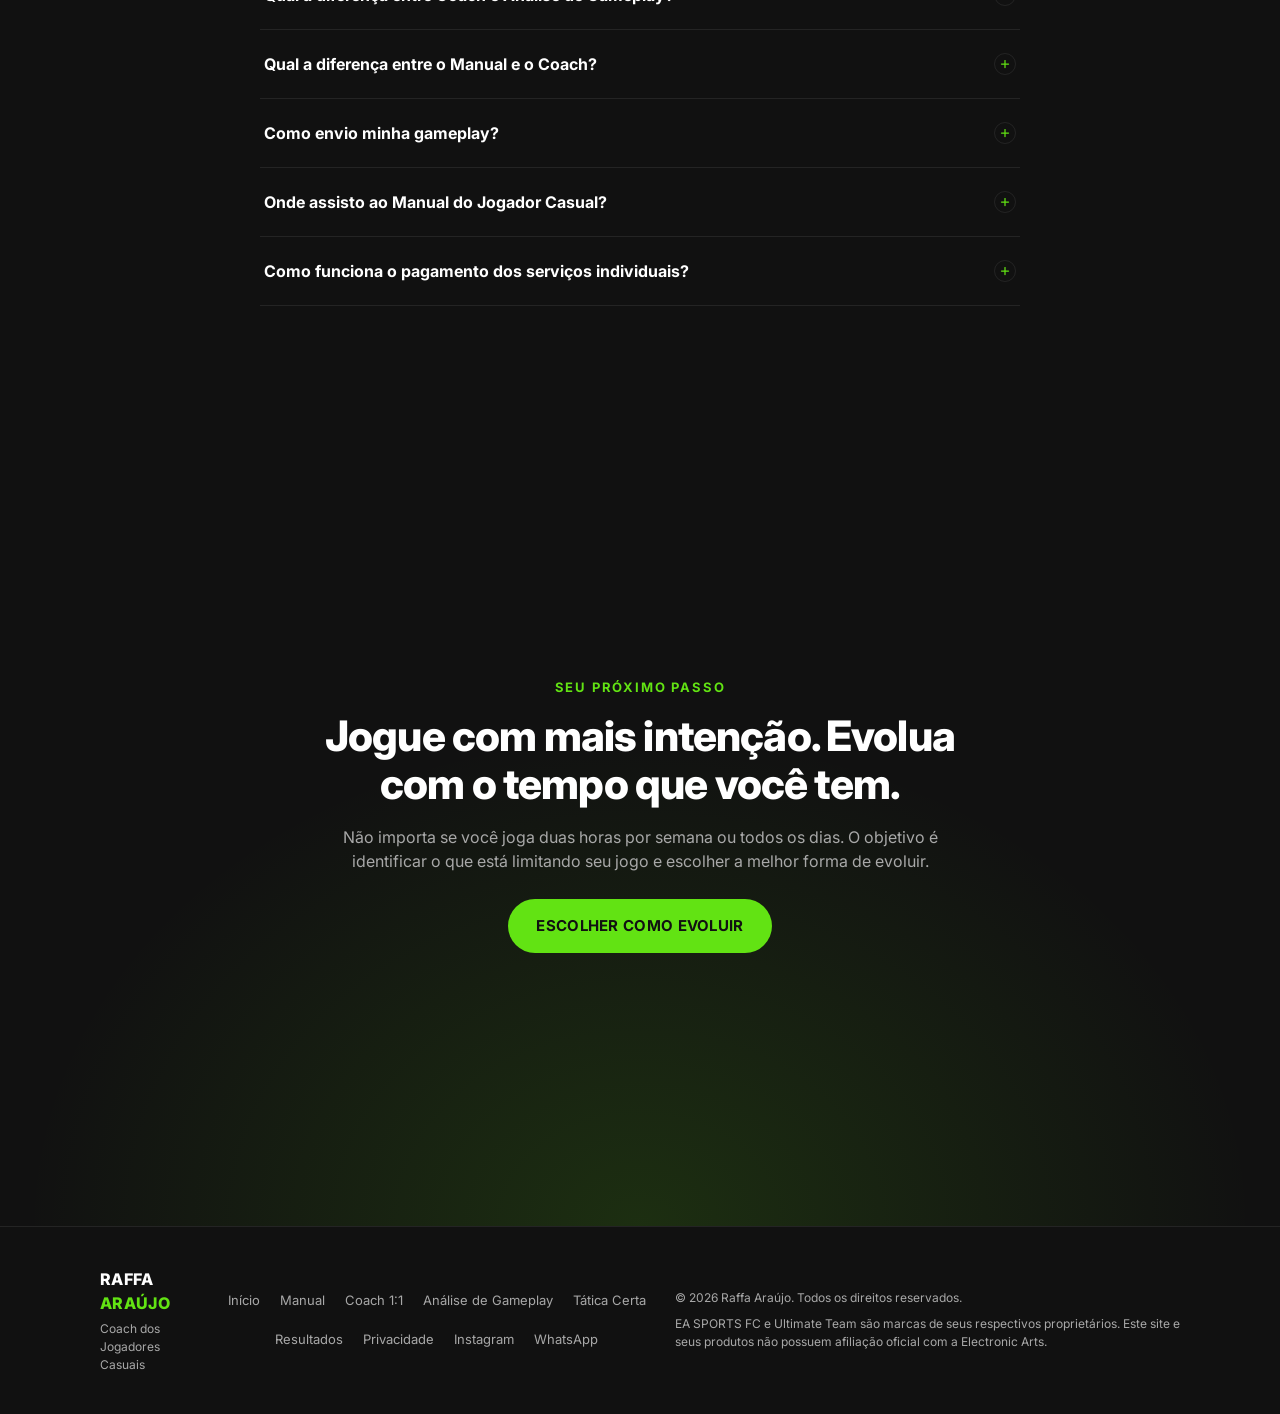
==== commit 48bde606: "Aplica briefing de melhorias da Home e corrige bugs de layout Reescreve "Quem é Raffa Araújo?" (FIFA" ====
--- a/index.html
+++ b/index.html
@@ -71,8 +71,10 @@
   <div class="container">
     <a href="index.html" class="logo">RAFFA <span>ARAÚJO</span></a>
     <nav class="nav-links">
-      <a href="#produtos">Produtos</a>
+      <a href="#produtos">Soluções</a>
       <a href="#como-funciona">Como funciona</a>
+      <a href="#resultados">Resultados</a>
+      <a href="#sobre">Sobre</a>
       <a href="#faq">FAQ</a>
     </nav>
     <a class="btn btn-primary header-cta" href="#" data-whatsapp="coach" data-track-link="clique_header_whatsapp">Falar com o Raffa</a>
@@ -81,8 +83,10 @@
     </button>
   </div>
   <div class="mobile-menu">
-    <a href="#produtos">Produtos</a>
+    <a href="#produtos">Soluções</a>
     <a href="#como-funciona">Como funciona</a>
+    <a href="#resultados">Resultados</a>
+    <a href="#sobre">Sobre</a>
     <a href="#faq">FAQ</a>
     <a class="btn btn-primary btn-block" href="#" data-whatsapp="coach">Falar com o Raffa</a>
   </div>
@@ -91,7 +95,7 @@
 <nav class="page-navigation" aria-label="Navegação por seção">
   <a href="#hero" data-label="Início" aria-label="Início" class="active"></a>
   <a href="#posicionamento" data-label="Posicionamento" aria-label="Posicionamento"></a>
-  <a href="#produtos" data-label="Produtos" aria-label="Produtos"></a>
+  <a href="#produtos" data-label="Soluções" aria-label="Soluções"></a>
   <a href="#sobre" data-label="Por que o Raffa" aria-label="Por que o Raffa"></a>
   <a href="#como-funciona" data-label="Como funciona" aria-label="Como funciona"></a>
   <a href="#para-quem-coach" data-label="Para quem é" aria-label="Para quem é o Coach"></a>
@@ -111,7 +115,6 @@
         <a class="btn btn-primary" href="#produtos" data-track-link="clique_hero_cta">Quero evoluir no UT</a>
       <a class="btn btn-outline" href="manual.html">Conhecer o Manual</a>
       </div>
-      <p class="hero-note">Método usado com jogadores casuais e em contexto competitivo (qualifier com Barreto).</p>
     </div>
     <div class="hero-photo">
       <img src="assets/1.jpeg" alt="Raffa Araújo, coach de EA FC" width="1600" height="900" fetchpriority="high" decoding="async">
@@ -128,71 +131,13 @@
   </div>
 </section>
 
-<!-- 3. ESCOLHA COMO EVOLUIR -->
-<section id="produtos">
+<!-- 3. PROVA SOCIAL (oculta até haver depoimentos reais autorizados) -->
+<section id="resultados" hidden aria-label="Depoimentos em preparação">
   <div class="container">
     <div class="section-head center">
-      <div class="eyebrow">Escolha como evoluir</div>
-      <h2>Escolha como você quer evoluir</h2>
-      <p>Cada jogador precisa de um tipo diferente de ajuda. Escolha o caminho que faz mais sentido para o seu momento.</p>
-    </div>
-    <div class="products-grid">
-
-      <div class="product-card featured">
-        <div class="product-icon">
-          <svg viewBox="0 0 24 24" fill="none" stroke-width="2" stroke-linecap="round" stroke-linejoin="round"><path d="M4 19.5A2.5 2.5 0 0 1 6.5 17H20"/><path d="M6.5 2H20v20H6.5A2.5 2.5 0 0 1 4 19.5v-15A2.5 2.5 0 0 1 6.5 2z"/></svg>
-        </div>
-        <h3>Manual do Jogador Casual</h3>
-        <p class="desc">Meu método completo para quem quer jogar melhor, tomar decisões mais inteligentes e vencer mais sem precisar passar o dia no jogo.</p>
-        <p class="product-detail">Aulas rápidas, práticas e com no máximo 5 minutos.</p>
-        <div class="product-price">R$ 247 <small>lançamento · R$ 297 no valor regular</small></div>
-        <a class="btn btn-primary btn-block" href="manual.html" data-track-link="clique_manual">Conhecer o Manual</a>
-      </div>
-
-      <div class="product-card">
-        <div class="product-icon">
-          <svg viewBox="0 0 24 24" fill="none" stroke-width="2" stroke-linecap="round" stroke-linejoin="round"><circle cx="12" cy="8" r="4"/><path d="M4 21c0-4.4 3.6-8 8-8s8 3.6 8 8"/></svg>
-        </div>
-        <h3>Coach 1:1</h3>
-        <p class="desc">Você joga. Eu observo, te oriento em tempo real e corrijo as decisões que estão fazendo você perder.</p>
-        <p class="product-detail">1ª partida: observo. 2ª: oriento. 3ª: cobro a aplicação.</p>
-        <div class="product-price">A partir de R$ 150</div>
-        <a class="btn btn-outline btn-block" href="#" data-whatsapp="coach">Quero ser aluno</a>
-      </div>
-
-      <div class="product-card">
-        <div class="product-icon">
-          <svg viewBox="0 0 24 24" fill="none" stroke-width="2" stroke-linecap="round" stroke-linejoin="round"><path d="M3 3v18h18"/><path d="M7 15l4-6 4 3 5-8"/></svg>
-        </div>
-        <h3>Análise de Gameplay</h3>
-        <p class="desc">Envie 2 partidas completas e descubra os principais padrões e erros que estão prejudicando o seu jogo.</p>
-        <p class="product-detail">Vídeo com análise narrada + Plano de Evolução em PDF.</p>
-        <div class="product-price">R$ 97</div>
-        <a class="btn btn-outline btn-block" href="#" data-whatsapp="analise">Quero minha análise</a>
-      </div>
-
-      <div class="product-card">
-        <div class="product-icon">
-          <svg viewBox="0 0 24 24" fill="none" stroke-width="2" stroke-linecap="round" stroke-linejoin="round"><rect x="3" y="4" width="18" height="14" rx="2"/><path d="M8 10h3M8 14h8M13 10h3"/></svg>
-        </div>
-        <h3>Tática Certa</h3>
-        <p class="product-kicker">Elaborada para o seu estilo de jogo.</p>
-        <p class="desc">Chega de copiar táticas que funcionam para outras pessoas e não encaixam no seu jeito de jogar. Eu monto sua formação, funções e ajustes de acordo com o seu elenco e suas preferências.</p>
-        <div class="product-price">R$ 47</div>
-        <a class="btn btn-outline btn-block" href="#" data-whatsapp="tatica">Quero minha tática</a>
-      </div>
-
-    </div>
-  </div>
-</section>
-
-<!-- 4. RESULTADOS -->
-<section id="resultados" hidden aria-label="Resultados em preparação">
-  <div class="container">
-    <div class="section-head center">
-      <div class="eyebrow">Resultados</div>
-      <h2>Não é só dica. É evolução no jogo.</h2>
-      <p>Prova social visual — casos concretos de alunos, recordes e evolução real.</p>
+      <div class="eyebrow">Quem já treinou comigo</div>
+      <h2>Evolução que aparece dentro do jogo.</h2>
+      <p>Depoimentos reais de quem já usou o método.</p>
     </div>
     <div class="results-grid">
 
@@ -230,6 +175,64 @@
   </div>
 </section>
 
+<!-- 4. ESCOLHA COMO EVOLUIR -->
+<section id="produtos">
+  <div class="container">
+    <div class="section-head center">
+      <div class="eyebrow">Escolha como evoluir</div>
+      <h2>Escolha como você quer evoluir</h2>
+      <p>Cada jogador precisa de um tipo diferente de ajuda. Escolha o caminho que faz mais sentido para o seu momento.</p>
+    </div>
+    <div class="products-grid">
+
+      <div class="product-card featured">
+        <div class="product-icon">
+          <svg viewBox="0 0 24 24" fill="none" stroke-width="2" stroke-linecap="round" stroke-linejoin="round"><path d="M4 19.5A2.5 2.5 0 0 1 6.5 17H20"/><path d="M6.5 2H20v20H6.5A2.5 2.5 0 0 1 4 19.5v-15A2.5 2.5 0 0 1 6.5 2z"/></svg>
+        </div>
+        <h3>Manual do Jogador Casual</h3>
+        <p class="desc">Meu método completo para quem quer jogar melhor, tomar decisões mais inteligentes e vencer mais sem precisar passar o dia no jogo.</p>
+        <p class="product-detail">Aulas rápidas, práticas e com no máximo 5 minutos.</p>
+        <div class="product-price">R$ 247 <small>lançamento · R$ 297 no valor regular</small></div>
+        <a class="btn btn-primary btn-block" href="manual.html" data-track-link="clique_manual">Conhecer o Manual</a>
+      </div>
+
+      <div class="product-card">
+        <div class="product-icon">
+          <svg viewBox="0 0 24 24" fill="none" stroke-width="2" stroke-linecap="round" stroke-linejoin="round"><circle cx="12" cy="8" r="4"/><path d="M4 21c0-4.4 3.6-8 8-8s8 3.6 8 8"/></svg>
+        </div>
+        <h3>Coach 1:1</h3>
+        <p class="desc">Você joga. Eu observo, te oriento em tempo real e corrijo as decisões que estão fazendo você perder.</p>
+        <p class="product-detail">1ª partida: observo. 2ª: oriento. 3ª: cobro a aplicação.</p>
+        <div class="product-price">A partir de R$ 150</div>
+        <a class="btn btn-outline btn-block" href="#" data-whatsapp="coach">Quero ser aluno</a>
+      </div>
+
+      <div class="product-card">
+        <div class="product-icon">
+          <svg viewBox="0 0 24 24" fill="none" stroke-width="2" stroke-linecap="round" stroke-linejoin="round"><path d="M3 3v18h18"/><path d="M7 15l4-6 4 3 5-8"/></svg>
+        </div>
+        <h3>Análise de Gameplay</h3>
+        <p class="desc">Envie 2 partidas completas e descubra os principais padrões e erros que estão prejudicando o seu jogo.</p>
+        <p class="product-detail">Vídeo com análise narrada + Plano de Evolução em PDF.</p>
+        <div class="product-price">R$ 97</div>
+        <a class="btn btn-outline btn-block" href="#" data-whatsapp="analise">Quero minha análise</a>
+      </div>
+
+      <div class="product-card">
+        <div class="product-icon">
+          <svg viewBox="0 0 24 24" fill="none" stroke-width="2" stroke-linecap="round" stroke-linejoin="round"><rect x="3" y="4" width="18" height="14" rx="2"/><path d="M8 10h3M8 14h8M13 10h3"/></svg>
+        </div>
+        <h3>Tática Certa</h3>
+        <p class="product-kicker">Elaborada para o seu estilo de jogo.</p>
+        <p class="desc">Chega de copiar táticas que funcionam para outras pessoas e não encaixam no seu jeito de jogar. Eu monto sua formação, funções e ajustes de acordo com o seu elenco e suas preferências.</p>
+        <div class="product-price">R$ 47</div>
+        <a class="btn btn-outline btn-block" href="#" data-whatsapp="tatica">Quero minha tática</a>
+      </div>
+
+    </div>
+  </div>
+</section>
+
 <!-- 5. POR QUE O RAFFA? -->
 <section id="sobre">
   <div class="container about-grid">
@@ -239,13 +242,13 @@
     <div class="about-text">
       <div class="eyebrow">Por que o Raffa?</div>
       <h2>Quem é Raffa Araújo?</h2>
-      <p>Eu sou Raffa Araújo, apaixonado por futebol e EA FC. Passei mais de 800 horas jogando o FC 26 porque eu realmente gosto de estudar o jogo, testar mecânicas, observar padrões e entender por que algumas decisões funcionam e outras não.</p>
-      <p>Hoje transformo essa experiência em conteúdo, aulas e análises para jogadores casuais que querem evoluir sem precisar viver no videogame.</p>
-      <p>Também tive experiência como coach do Barreto, jogador profissional, em um qualifier competitivo. Essa vivência me ajudou a aprofundar minha leitura de jogo — mas meu foco aqui é traduzir esse conhecimento para o jogador casual.</p>
+      <p>Jogo a franquia desde o FIFA 06. São quase duas décadas acompanhando a evolução do jogo, suas mecânicas, mudanças de gameplay e diferentes formas de jogar.</p>
+      <p>Só no FC 26 foram mais de 800 horas jogadas — não porque preciso jogar, mas porque realmente gosto de estudar o jogo, testar mecânicas, observar padrões e entender por que algumas decisões funcionam e outras não.</p>
+      <p>Hoje transformo essa experiência em conteúdo, análises e acompanhamento para jogadores casuais que querem evoluir sem precisar viver no videogame.</p>
       <p class="signature-line">Eu passo horas entendendo o jogo para você não precisar passar.</p>
       <div class="about-facts">
-        <div class="fact"><strong>800+ h</strong><span>jogadas no FC 26</span></div>
-        <div class="fact"><strong>1:1</strong><span>experiência em qualifier competitivo</span></div>
+        <div class="fact"><strong>Desde FIFA 06</strong><span>acompanhando a evolução do jogo</span></div>
+        <div class="fact"><strong>800+ horas</strong><span>jogadas somente no FC 26</span></div>
       </div>
     </div>
   </div>
@@ -346,11 +349,11 @@
 <!-- 10. CTA FINAL -->
 <section class="final-cta" id="cta-final">
   <div class="container">
-    <h2>Pronto para jogar melhor com o tempo que você tem?</h2>
-    <p>Escolha a melhor forma de evoluir e dê o próximo passo no seu jogo.</p>
+    <div class="eyebrow">Seu próximo passo</div>
+    <h2>Jogue com mais intenção. Evolua com o tempo que você tem.</h2>
+    <p>Não importa se você joga duas horas por semana ou todos os dias. O objetivo é identificar o que está limitando seu jogo e escolher a melhor forma de evoluir.</p>
     <div class="hero-actions final-actions">
-      <a class="btn btn-primary" href="manual.html" data-track-link="clique_cta_final">Conhecer o Manual</a>
-      <a class="btn btn-outline" href="#" data-whatsapp="coach">Falar com o Raffa</a>
+      <a class="btn btn-primary" href="#produtos" data-track-link="clique_cta_final">Escolher como evoluir</a>
     </div>
   </div>
 </section>
--- a/css/base.css
+++ b/css/base.css
@@ -7,7 +7,6 @@
 
 html {
   scroll-behavior: smooth;
-  scroll-snap-type: y mandatory;
   scroll-padding-top: var(--header-h);
   scrollbar-width: thin;
   scrollbar-color: var(--graphite-2) var(--black);
@@ -57,8 +56,6 @@
   min-height: calc(100dvh - var(--header-h));
   display: flex;
   align-items: center;
-  scroll-snap-align: start;
-  scroll-snap-stop: always;
 }
 section > .container { width: 100%; }
 /* O scroll-padding do html já reserva o cabeçalho sticky.
--- a/css/components.css
+++ b/css/components.css
@@ -64,7 +64,7 @@
 .signature-line { color: var(--green) !important; font-weight: 700; }
 .about-facts {
   display: grid;
-  grid-template-columns: repeat(2, 1fr);
+  grid-template-columns: repeat(2, minmax(0, 1fr));
   gap: 14px;
   margin-top: 24px;
 }
@@ -130,8 +130,6 @@
 .site-footer {
   border-top: 1px solid var(--border);
   padding: 40px 0;
-  scroll-snap-align: end;
-  scroll-snap-stop: always;
 }
 .footer-grid {
   display: flex;
--- a/css/home.css
+++ b/css/home.css
@@ -64,6 +64,7 @@
 .positioning-copy p { color: var(--muted); font-size: 18px; margin-top: 18px; }
 
 /* ---------- Cards de produto ---------- */
+#produtos .container { max-width: 1360px; }
 .products-grid {
   display: grid;
   grid-template-columns: 1fr;
@@ -108,7 +109,7 @@
   justify-content: center;
 }
 .product-icon svg { width: 24px; height: 24px; stroke: var(--green); }
-.product-card h3 { font-size: 20px; }
+.product-card h3 { font-size: 20px; min-height: 48px; }
 .product-card p.desc { color: var(--muted); font-size: 15px; flex-grow: 1; }
 .product-detail,
 .product-kicker {
@@ -123,6 +124,7 @@
   font-size: 22px;
   font-weight: 800;
   color: var(--white);
+  min-height: 52px;
 }
 .product-price small { font-size: 13px; color: var(--muted); font-weight: 500; display: block; }
 
@@ -214,5 +216,5 @@
 .final-actions { justify-content: center; }
 
 @media (min-width: 768px) {
-  .audience-grid { grid-template-columns: repeat(2, 1fr); }
-}
+  .audience-grid { grid-template-columns: repeat(2, minmax(0, 1fr)); }
+}
--- a/css/responsive.css
+++ b/css/responsive.css
@@ -4,7 +4,6 @@
    ============================================ */
 
 @media (max-width: 767px) {
-  html { scroll-snap-type: y mandatory; }
   body { padding-bottom: 74px; }
   section {
     min-height: calc(100dvh - var(--header-h));
@@ -29,22 +28,22 @@
   .mobile-menu { display: none !important; }
   .page-navigation { display: flex; }
 
-  .hero-grid { grid-template-columns: 1fr 1fr; }
+  .hero-grid { grid-template-columns: minmax(0, 1fr) minmax(0, 1fr); }
   .hero-photo { order: 1; }
 
-  .products-grid { grid-template-columns: repeat(2, 1fr); }
-  .results-grid { grid-template-columns: repeat(3, 1fr); }
-  .about-grid { grid-template-columns: 1fr 1fr; }
+  .products-grid { grid-template-columns: repeat(2, minmax(0, 1fr)); }
+  .results-grid { grid-template-columns: repeat(3, minmax(0, 1fr)); }
+  .about-grid { grid-template-columns: minmax(0, 1fr) minmax(0, 1fr); }
   .about-photo { order: 1; }
-  .method-grid { grid-template-columns: repeat(3, 1fr); }
+  .method-grid { grid-template-columns: repeat(3, minmax(0, 1fr)); }
 
-  .pain-grid, .learn-grid { grid-template-columns: repeat(2, 1fr); }
-  .forwho-grid { grid-template-columns: 1fr 1fr; }
+  .pain-grid, .learn-grid { grid-template-columns: repeat(2, minmax(0, 1fr)); }
+  .forwho-grid { grid-template-columns: minmax(0, 1fr) minmax(0, 1fr); }
 
   .method-flow { flex-direction: row; align-items: stretch; }
   .method-flow-item { width: auto; flex: 1; }
   .method-flow-arrow { padding: 0 18px; display: flex; align-items: center; }
-  .concept-grid { grid-template-columns: repeat(2, 1fr); }
+  .concept-grid { grid-template-columns: repeat(2, minmax(0, 1fr)); }
 
   .footer-grid { flex-direction: row; justify-content: space-between; text-align: left; }
 
@@ -58,5 +57,5 @@
    Responsive — Desktop 1100px+
    ============================================ */
 @media (min-width: 1100px) {
-  .products-grid { grid-template-columns: repeat(4, 1fr); }
+  .products-grid { grid-template-columns: repeat(4, minmax(0, 1fr)); }
 }
